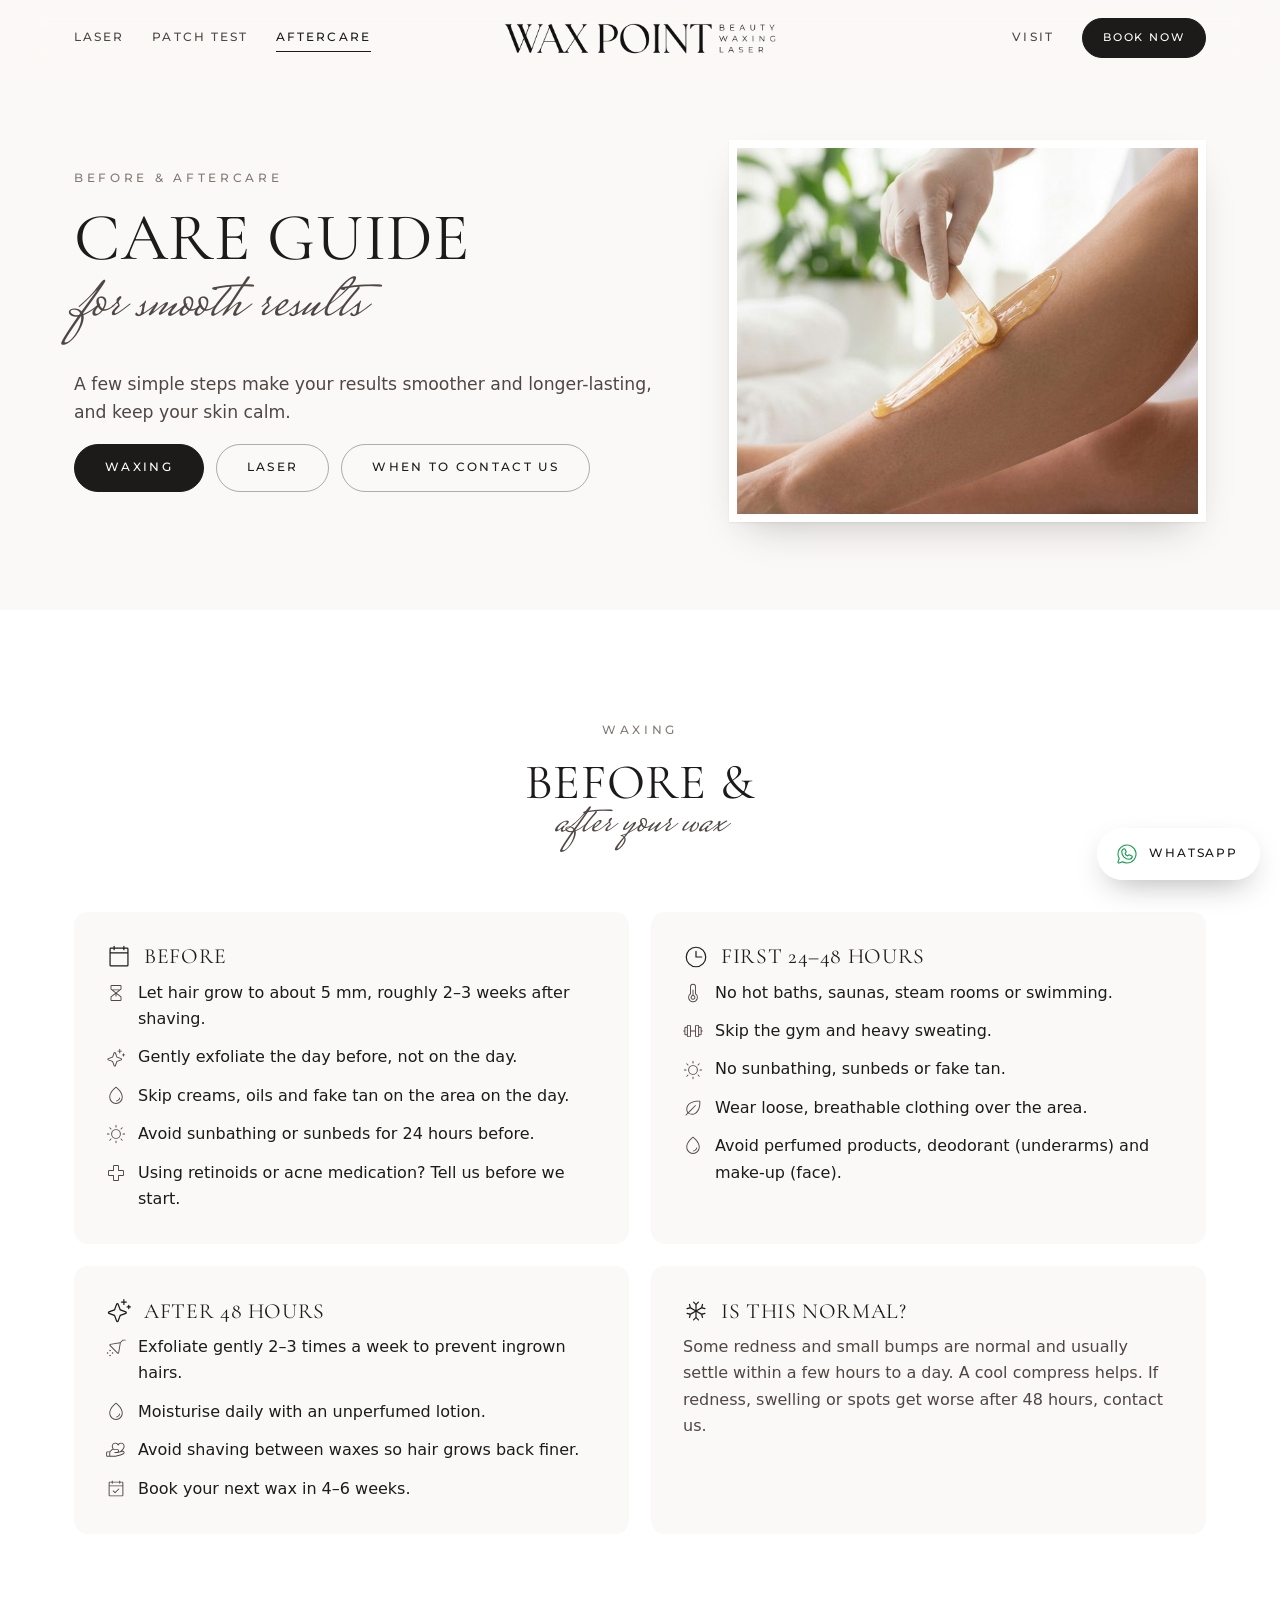
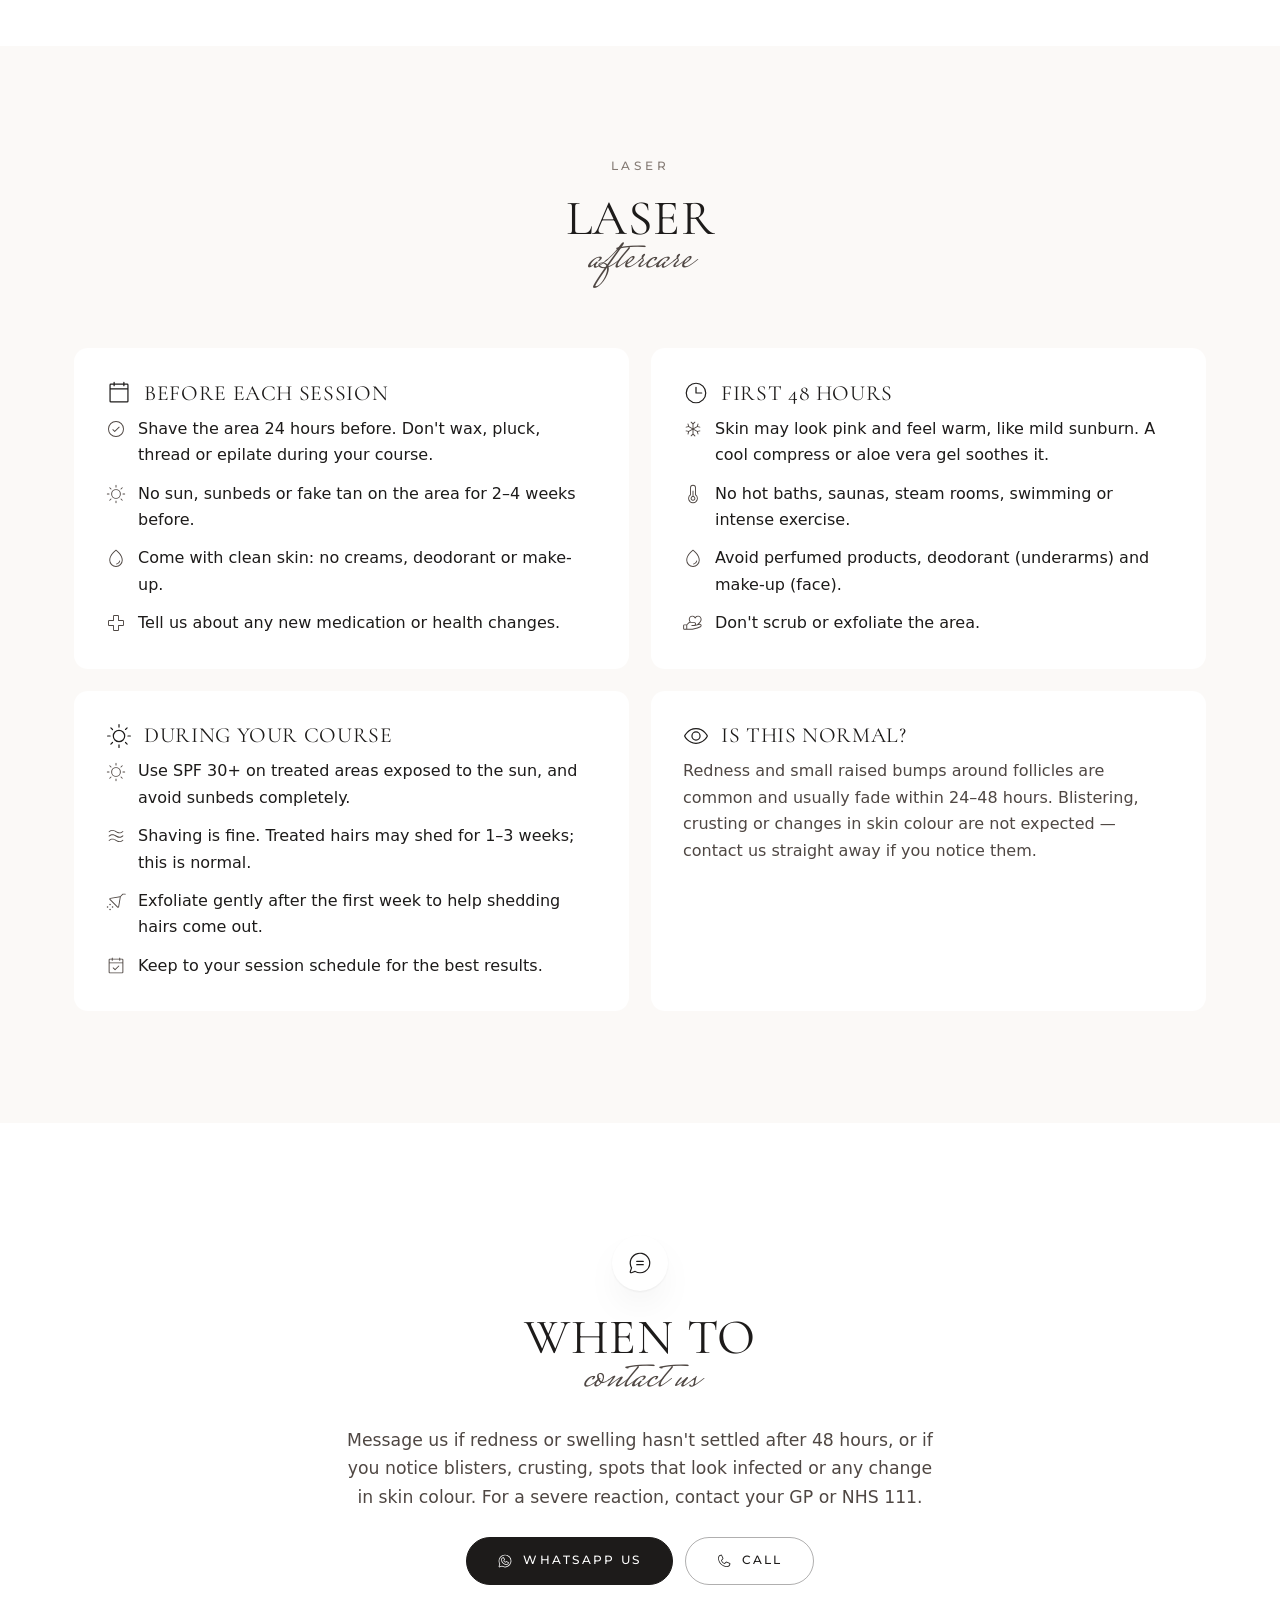
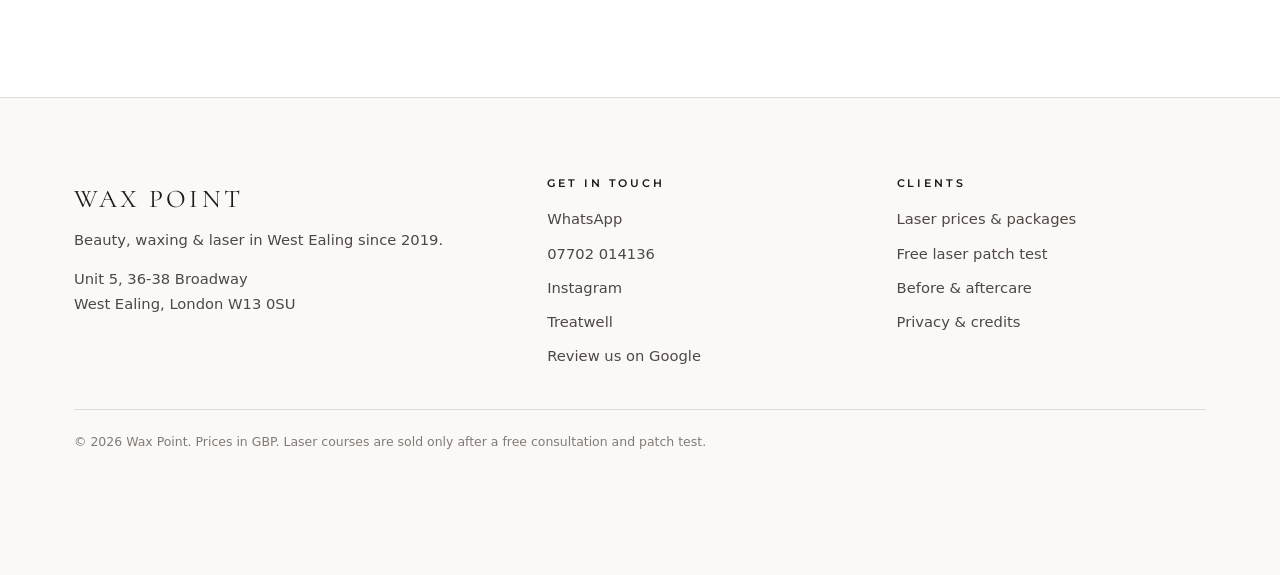
==== aftercare.html @ d0615ea5 "Laser flow: book Free Laser Patch Test via Treatwell, course booked directly with Emilia Co-Authored" ====
<!doctype html>
<html lang="en-GB">
<head>
<meta charset="utf-8">
<meta name="viewport" content="width=device-width, initial-scale=1, viewport-fit=cover">
<title>Waxing &amp; Laser Aftercare — Wax Point</title>
<meta name="description" content="Before and aftercare advice for waxing and laser hair removal from Wax Point, West Ealing.">
<link rel="canonical" href="https://home.milka666-1987.workers.dev/aftercare.html">
<meta property="og:title" content="Waxing &amp; Laser Aftercare — Wax Point">
<meta property="og:description" content="Before and aftercare advice for waxing and laser hair removal from Wax Point, West Ealing.">
<meta property="og:image" content="https://home.milka666-1987.workers.dev/assets/og-image.jpg">
<meta property="og:type" content="website">
<meta name="theme-color" content="#fbf9f7">
<link rel="icon" href="assets/favicon.png" type="image/png">
<link rel="apple-touch-icon" href="assets/apple-touch-icon.png">
<link rel="preconnect" href="https://images.unsplash.com">
<link rel="preload" href="assets/fonts/cormorant-400.woff2" as="font" type="font/woff2" crossorigin>
<link rel="stylesheet" href="assets/styles.css">
<script>document.documentElement.classList.add("js")</script>
<script type="application/ld+json">{"@context": "https://schema.org", "@type": "BeautySalon", "name": "Wax Point", "description": "Beauty, waxing and laser hair removal in West Ealing, London.", "foundingDate": "2019", "sameAs": ["https://www.instagram.com/waxpoint.london/", "https://www.treatwell.co.uk/place/wax-point-1/"], "image": "https://home.milka666-1987.workers.dev/assets/og-image.jpg", "logo": "https://home.milka666-1987.workers.dev/assets/icon-512.png", "url": "https://home.milka666-1987.workers.dev", "telephone": "+447702014136", "address": {"@type": "PostalAddress", "streetAddress": "Unit 5, 36-38 Broadway", "addressLocality": "London", "postalCode": "W13 0SU", "addressCountry": "GB"}, "geo": {"@type": "GeoCoordinates", "latitude": 51.5106891, "longitude": -0.321669}, "openingHoursSpecification": [{"@type": "OpeningHoursSpecification", "dayOfWeek": "Tuesday", "opens": "11:00", "closes": "18:00"}, {"@type": "OpeningHoursSpecification", "dayOfWeek": "Wednesday", "opens": "11:00", "closes": "18:00"}, {"@type": "OpeningHoursSpecification", "dayOfWeek": "Thursday", "opens": "11:00", "closes": "19:00"}, {"@type": "OpeningHoursSpecification", "dayOfWeek": "Friday", "opens": "11:00", "closes": "18:00"}, {"@type": "OpeningHoursSpecification", "dayOfWeek": "Saturday", "opens": "10:00", "closes": "16:00"}], "priceRange": "\u00a3\u00a3"}</script>
</head>
<body>
<a class="skip" href="#main">Skip to content</a>
<header class="site-header">
  <div class="wrap">
    <button class="menu-btn" aria-label="Menu" aria-expanded="false" aria-controls="sheet"><span class="i-open"><svg aria-hidden="true" focusable="false" class="ico" xmlns="http://www.w3.org/2000/svg" viewBox="0 0 256 256" fill="currentColor"><path d="M222,128a6,6,0,0,1-6,6H40a6,6,0,0,1,0-12H216A6,6,0,0,1,222,128ZM40,70H216a6,6,0,0,0,0-12H40a6,6,0,0,0,0,12ZM216,186H40a6,6,0,0,0,0,12H216a6,6,0,0,0,0-12Z"/></svg></span><span class="i-close" style="display:none"><svg aria-hidden="true" focusable="false" class="ico" xmlns="http://www.w3.org/2000/svg" viewBox="0 0 256 256" fill="currentColor"><path d="M204.24,195.76a6,6,0,1,1-8.48,8.48L128,136.49,60.24,204.24a6,6,0,0,1-8.48-8.48L119.51,128,51.76,60.24a6,6,0,0,1,8.48-8.48L128,119.51l67.76-67.75a6,6,0,0,1,8.48,8.48L136.49,128Z"/></svg></span></button>
    <nav class="nav" aria-label="Main"><a href="laser.html">Laser</a><a href="consultation.html">Patch test</a><a href="aftercare.html" aria-current="page">Aftercare</a></nav>
    <a class="brand" href="index.html" aria-label="Wax Point — home"><img src="assets/logo-header.png" alt="Wax Point — beauty, waxing, laser" width="188" height="34"></a>
    <nav class="nav nav-right" aria-label="Secondary"><a href="index.html#visit">Visit</a><a class="btn sm" data-link="book" href="#">Book now</a></nav>
    <a class="btn sm header-book-sm" data-link="book" href="#">Book</a>
  </div>
</header>
<div class="scrim"></div>
<nav class="sheet" id="sheet" aria-label="Menu"><a href="index.html">Home</a><a href="laser.html">Laser</a><a href="consultation.html">Patch test</a><a href="aftercare.html">Aftercare</a><a href="index.html#visit">Visit</a><a class="btn" data-link="book" href="#">Book online</a><a class="btn ghost" data-link="whatsapp" href="#" style="margin-top:10px"><svg aria-hidden="true" focusable="false" class="ico" xmlns="http://www.w3.org/2000/svg" viewBox="0 0 256 256" fill="currentColor"><path d="M186.68,146.63l-32-16a6,6,0,0,0-6,.38L133,141.46A42.49,42.49,0,0,1,114.54,123L125,107.33a6,6,0,0,0,.38-6l-16-32A6,6,0,0,0,104,66a38,38,0,0,0-38,38,86.1,86.1,0,0,0,86,86,38,38,0,0,0,38-38A6,6,0,0,0,186.68,146.63ZM152,178a74.09,74.09,0,0,1-74-74,26,26,0,0,1,22.42-25.75l12.66,25.32-10.39,15.58a6,6,0,0,0-.54,5.63,54.43,54.43,0,0,0,29.07,29.07,6,6,0,0,0,5.63-.54l15.58-10.39,25.32,12.66A26,26,0,0,1,152,178ZM128,26A102,102,0,0,0,38.35,176.69L26.73,211.56a14,14,0,0,0,17.71,17.71l34.87-11.62A102,102,0,1,0,128,26Zm0,192a90,90,0,0,1-45.06-12.08,6.09,6.09,0,0,0-3-.81,6.2,6.2,0,0,0-1.9.31L40.65,217.88a2,2,0,0,1-2.53-2.53L50.58,178a6,6,0,0,0-.5-4.91A90,90,0,1,1,128,218Z"/></svg> Book via WhatsApp</a></nav>
<main id="main">

<section class="page-hero">
  <div class="wrap split">
    <div class="reveal">
      <span class="eyebrow">Before &amp; aftercare</span>
      <h1>Care guide<span class="script">for smooth results</span></h1>
      <p class="lead">A few simple steps make your results smoother and longer-lasting, and keep your skin calm.</p>
      <div class="btn-row"><a class="btn" href="#waxing">Waxing</a><a class="btn ghost" href="#laser">Laser</a><a class="btn ghost" href="#help">When to contact us</a></div>
    </div>
    <div class="reveal"><div class="frame wide"><img src="assets/photos/waxing-legs.jpg" srcset="assets/photos/waxing-legs-sm.jpg 700w, assets/photos/waxing-legs.jpg 1400w" sizes="(max-width: 980px) 90vw, 560px" alt="Therapist applying warm wax to a client&#x27;s leg with a spatula" width="560" height="640" loading="lazy" decoding="async" style="object-position:50% 50%"></div></div>
  </div>
</section>
<section class="white" id="waxing">
  <div class="wrap">
    <div class="section-head reveal"><span class="eyebrow">Waxing</span><h2>Before &amp;<span class="script">after your wax</span></h2></div>
    <div class="care-grid">
      <div class="care reveal" style="background:var(--paper)"><h3><svg aria-hidden="true" focusable="false" class="ico" xmlns="http://www.w3.org/2000/svg" viewBox="0 0 256 256" fill="currentColor"><path d="M208,34H182V24a6,6,0,0,0-12,0V34H86V24a6,6,0,0,0-12,0V34H48A14,14,0,0,0,34,48V208a14,14,0,0,0,14,14H208a14,14,0,0,0,14-14V48A14,14,0,0,0,208,34ZM48,46H74V56a6,6,0,0,0,12,0V46h84V56a6,6,0,0,0,12,0V46h26a2,2,0,0,1,2,2V82H46V48A2,2,0,0,1,48,46ZM208,210H48a2,2,0,0,1-2-2V94H210V208A2,2,0,0,1,208,210Z"/></svg> Before</h3><ul class="ico-list"><li><svg aria-hidden="true" focusable="false" class="ico" xmlns="http://www.w3.org/2000/svg" viewBox="0 0 256 256" fill="currentColor"><path d="M198,75.64V40a14,14,0,0,0-14-14H72A14,14,0,0,0,58,40V76a14.06,14.06,0,0,0,5.6,11.2L118,128,63.6,168.8A14.06,14.06,0,0,0,58,180v36a14,14,0,0,0,14,14H184a14,14,0,0,0,14-14V180.36a14.08,14.08,0,0,0-5.56-11.17L138,128l54.49-41.19A14.08,14.08,0,0,0,198,75.64ZM70,40a2,2,0,0,1,2-2H184a2,2,0,0,1,2,2V75.64a2,2,0,0,1-.79,1.6L178.9,82H76.67L70.8,77.6A2,2,0,0,1,70,76Zm58,80.49L92.67,94H163Zm58,59.87V216a2,2,0,0,1-2,2H72a2,2,0,0,1-2-2V180a2,2,0,0,1,.8-1.6L122,140v28a6,6,0,0,0,12,0V140.06l51.21,38.7A2,2,0,0,1,186,180.36Z"/></svg><span>Let hair grow to about 5 mm, roughly 2–3 weeks after shaving.</span></li><li><svg aria-hidden="true" focusable="false" class="ico" xmlns="http://www.w3.org/2000/svg" viewBox="0 0 256 256" fill="currentColor"><path d="M196.89,130.94,144.4,111.6,125.06,59.11a13.92,13.92,0,0,0-26.12,0L79.6,111.6,27.11,130.94a13.92,13.92,0,0,0,0,26.12L79.6,176.4l19.34,52.49a13.92,13.92,0,0,0,26.12,0L144.4,176.4l52.49-19.34a13.92,13.92,0,0,0,0-26.12Zm-4.15,14.86-55.08,20.3a6,6,0,0,0-3.56,3.56l-20.3,55.08a1.92,1.92,0,0,1-3.6,0L89.9,169.66a6,6,0,0,0-3.56-3.56L31.26,145.8a1.92,1.92,0,0,1,0-3.6l55.08-20.3a6,6,0,0,0,3.56-3.56l20.3-55.08a1.92,1.92,0,0,1,3.6,0l20.3,55.08a6,6,0,0,0,3.56,3.56l55.08,20.3a1.92,1.92,0,0,1,0,3.6ZM146,40a6,6,0,0,1,6-6h18V16a6,6,0,0,1,12,0V34h18a6,6,0,0,1,0,12H182V64a6,6,0,0,1-12,0V46H152A6,6,0,0,1,146,40ZM246,88a6,6,0,0,1-6,6H230v10a6,6,0,0,1-12,0V94H208a6,6,0,0,1,0-12h10V72a6,6,0,0,1,12,0V82h10A6,6,0,0,1,246,88Z"/></svg><span>Gently exfoliate the day before, not on the day.</span></li><li><svg aria-hidden="true" focusable="false" class="ico" xmlns="http://www.w3.org/2000/svg" viewBox="0 0 256 256" fill="currentColor"><path d="M172.53,49.06a252.86,252.86,0,0,0-41.09-38,6,6,0,0,0-6.88,0,252.86,252.86,0,0,0-41.09,38C56.34,80.26,42,113.09,42,144a86,86,0,0,0,172,0C214,113.09,199.66,80.26,172.53,49.06ZM128,218a74.09,74.09,0,0,1-74-74c0-59.62,59-108.93,74-120.51C143,35.07,202,84.38,202,144A74.09,74.09,0,0,1,128,218Zm53.92-65A55.58,55.58,0,0,1,137,197.92a7,7,0,0,1-1,.08,6,6,0,0,1-1-11.92c17.38-2.92,32.13-17.68,35.08-35.08a6,6,0,1,1,11.84,2Z"/></svg><span>Skip creams, oils and fake tan on the area on the day.</span></li><li><svg aria-hidden="true" focusable="false" class="ico" xmlns="http://www.w3.org/2000/svg" viewBox="0 0 256 256" fill="currentColor"><path d="M122,40V16a6,6,0,0,1,12,0V40a6,6,0,0,1-12,0Zm68,88a62,62,0,1,1-62-62A62.07,62.07,0,0,1,190,128Zm-12,0a50,50,0,1,0-50,50A50.06,50.06,0,0,0,178,128ZM59.76,68.24a6,6,0,1,0,8.48-8.48l-16-16a6,6,0,0,0-8.48,8.48Zm0,119.52-16,16a6,6,0,1,0,8.48,8.48l16-16a6,6,0,1,0-8.48-8.48ZM192,70a6,6,0,0,0,4.24-1.76l16-16a6,6,0,0,0-8.48-8.48l-16,16A6,6,0,0,0,192,70Zm4.24,117.76a6,6,0,0,0-8.48,8.48l16,16a6,6,0,0,0,8.48-8.48ZM46,128a6,6,0,0,0-6-6H16a6,6,0,0,0,0,12H40A6,6,0,0,0,46,128Zm82,82a6,6,0,0,0-6,6v24a6,6,0,0,0,12,0V216A6,6,0,0,0,128,210Zm112-88H216a6,6,0,0,0,0,12h24a6,6,0,0,0,0-12Z"/></svg><span>Avoid sunbathing or sunbeds for 24 hours before.</span></li><li><svg aria-hidden="true" focusable="false" class="ico" xmlns="http://www.w3.org/2000/svg" viewBox="0 0 256 256" fill="currentColor"><path d="M216,90H166V40a14,14,0,0,0-14-14H104A14,14,0,0,0,90,40V90H40a14,14,0,0,0-14,14v48a14,14,0,0,0,14,14H90v50a14,14,0,0,0,14,14h48a14,14,0,0,0,14-14V166h50a14,14,0,0,0,14-14V104A14,14,0,0,0,216,90Zm2,62a2,2,0,0,1-2,2H160a6,6,0,0,0-6,6v56a2,2,0,0,1-2,2H104a2,2,0,0,1-2-2V160a6,6,0,0,0-6-6H40a2,2,0,0,1-2-2V104a2,2,0,0,1,2-2H96a6,6,0,0,0,6-6V40a2,2,0,0,1,2-2h48a2,2,0,0,1,2,2V96a6,6,0,0,0,6,6h56a2,2,0,0,1,2,2Z"/></svg><span>Using retinoids or acne medication? Tell us before we start.</span></li></ul></div>
      <div class="care reveal" style="background:var(--paper)"><h3><svg aria-hidden="true" focusable="false" class="ico" xmlns="http://www.w3.org/2000/svg" viewBox="0 0 256 256" fill="currentColor"><path d="M128,26A102,102,0,1,0,230,128,102.12,102.12,0,0,0,128,26Zm0,192a90,90,0,1,1,90-90A90.1,90.1,0,0,1,128,218Zm62-90a6,6,0,0,1-6,6H128a6,6,0,0,1-6-6V72a6,6,0,0,1,12,0v50h50A6,6,0,0,1,190,128Z"/></svg> First 24–48 hours</h3><ul class="ico-list"><li><svg aria-hidden="true" focusable="false" class="ico" xmlns="http://www.w3.org/2000/svg" viewBox="0 0 256 256" fill="currentColor"><path d="M134,154.6V88a6,6,0,0,0-12,0v66.6a30,30,0,1,0,12,0ZM128,202a18,18,0,1,1,18-18A18,18,0,0,1,128,202Zm38-67V48a38,38,0,0,0-76,0v87a62,62,0,1,0,76,0Zm-38,99a50,50,0,0,1-28.57-91A6,6,0,0,0,102,138V48a26,26,0,0,1,52,0v90a6,6,0,0,0,2.57,4.92A50,50,0,0,1,128,234Z"/></svg><span>No hot baths, saunas, steam rooms or swimming.</span></li><li><svg aria-hidden="true" focusable="false" class="ico" xmlns="http://www.w3.org/2000/svg" viewBox="0 0 256 256" fill="currentColor"><path d="M248,122H238V88a14,14,0,0,0-14-14H206V64a14,14,0,0,0-14-14H168a14,14,0,0,0-14,14v58H102V64A14,14,0,0,0,88,50H64A14,14,0,0,0,50,64V74H32A14,14,0,0,0,18,88v34H8a6,6,0,0,0,0,12H18v34a14,14,0,0,0,14,14H50v10a14,14,0,0,0,14,14H88a14,14,0,0,0,14-14V134h52v58a14,14,0,0,0,14,14h24a14,14,0,0,0,14-14V182h18a14,14,0,0,0,14-14V134h10a6,6,0,0,0,0-12ZM32,170a2,2,0,0,1-2-2V88a2,2,0,0,1,2-2H50v84Zm58,22a2,2,0,0,1-2,2H64a2,2,0,0,1-2-2V64a2,2,0,0,1,2-2H88a2,2,0,0,1,2,2Zm104,0a2,2,0,0,1-2,2H168a2,2,0,0,1-2-2V64a2,2,0,0,1,2-2h24a2,2,0,0,1,2,2Zm32-24a2,2,0,0,1-2,2H206V86h18a2,2,0,0,1,2,2Z"/></svg><span>Skip the gym and heavy sweating.</span></li><li><svg aria-hidden="true" focusable="false" class="ico" xmlns="http://www.w3.org/2000/svg" viewBox="0 0 256 256" fill="currentColor"><path d="M122,40V16a6,6,0,0,1,12,0V40a6,6,0,0,1-12,0Zm68,88a62,62,0,1,1-62-62A62.07,62.07,0,0,1,190,128Zm-12,0a50,50,0,1,0-50,50A50.06,50.06,0,0,0,178,128ZM59.76,68.24a6,6,0,1,0,8.48-8.48l-16-16a6,6,0,0,0-8.48,8.48Zm0,119.52-16,16a6,6,0,1,0,8.48,8.48l16-16a6,6,0,1,0-8.48-8.48ZM192,70a6,6,0,0,0,4.24-1.76l16-16a6,6,0,0,0-8.48-8.48l-16,16A6,6,0,0,0,192,70Zm4.24,117.76a6,6,0,0,0-8.48,8.48l16,16a6,6,0,0,0,8.48-8.48ZM46,128a6,6,0,0,0-6-6H16a6,6,0,0,0,0,12H40A6,6,0,0,0,46,128Zm82,82a6,6,0,0,0-6,6v24a6,6,0,0,0,12,0V216A6,6,0,0,0,128,210Zm112-88H216a6,6,0,0,0,0,12h24a6,6,0,0,0,0-12Z"/></svg><span>No sunbathing, sunbeds or fake tan.</span></li><li><svg aria-hidden="true" focusable="false" class="ico" xmlns="http://www.w3.org/2000/svg" viewBox="0 0 256 256" fill="currentColor"><path d="M221.45,40.19a6,6,0,0,0-5.64-5.64C140.43,30.11,80.14,52.71,54.53,95c-17.44,28.79-16.76,62.8,1.79,96.2L35.76,211.76a6,6,0,1,0,8.48,8.48L64.8,199.68c17.27,9.59,34.7,14.41,51.49,14.41A85.38,85.38,0,0,0,161,201.47C203.29,175.86,225.88,115.57,221.45,40.19Zm-66.66,151c-24.08,14.58-52.64,14.37-81.13-.39l90.59-90.59a6,6,0,0,0-8.48-8.48L65.18,182.34c-14.76-28.49-15-57-.39-81.13,22.68-37.43,76.63-57.8,145-54.95C212.59,114.58,192.22,168.54,154.79,191.21Z"/></svg><span>Wear loose, breathable clothing over the area.</span></li><li><svg aria-hidden="true" focusable="false" class="ico" xmlns="http://www.w3.org/2000/svg" viewBox="0 0 256 256" fill="currentColor"><path d="M172.53,49.06a252.86,252.86,0,0,0-41.09-38,6,6,0,0,0-6.88,0,252.86,252.86,0,0,0-41.09,38C56.34,80.26,42,113.09,42,144a86,86,0,0,0,172,0C214,113.09,199.66,80.26,172.53,49.06ZM128,218a74.09,74.09,0,0,1-74-74c0-59.62,59-108.93,74-120.51C143,35.07,202,84.38,202,144A74.09,74.09,0,0,1,128,218Zm53.92-65A55.58,55.58,0,0,1,137,197.92a7,7,0,0,1-1,.08,6,6,0,0,1-1-11.92c17.38-2.92,32.13-17.68,35.08-35.08a6,6,0,1,1,11.84,2Z"/></svg><span>Avoid perfumed products, deodorant (underarms) and make-up (face).</span></li></ul></div>
      <div class="care reveal" style="background:var(--paper)"><h3><svg aria-hidden="true" focusable="false" class="ico" xmlns="http://www.w3.org/2000/svg" viewBox="0 0 256 256" fill="currentColor"><path d="M196.89,130.94,144.4,111.6,125.06,59.11a13.92,13.92,0,0,0-26.12,0L79.6,111.6,27.11,130.94a13.92,13.92,0,0,0,0,26.12L79.6,176.4l19.34,52.49a13.92,13.92,0,0,0,26.12,0L144.4,176.4l52.49-19.34a13.92,13.92,0,0,0,0-26.12Zm-4.15,14.86-55.08,20.3a6,6,0,0,0-3.56,3.56l-20.3,55.08a1.92,1.92,0,0,1-3.6,0L89.9,169.66a6,6,0,0,0-3.56-3.56L31.26,145.8a1.92,1.92,0,0,1,0-3.6l55.08-20.3a6,6,0,0,0,3.56-3.56l20.3-55.08a1.92,1.92,0,0,1,3.6,0l20.3,55.08a6,6,0,0,0,3.56,3.56l55.08,20.3a1.92,1.92,0,0,1,0,3.6ZM146,40a6,6,0,0,1,6-6h18V16a6,6,0,0,1,12,0V34h18a6,6,0,0,1,0,12H182V64a6,6,0,0,1-12,0V46H152A6,6,0,0,1,146,40ZM246,88a6,6,0,0,1-6,6H230v10a6,6,0,0,1-12,0V94H208a6,6,0,0,1,0-12h10V72a6,6,0,0,1,12,0V82h10A6,6,0,0,1,246,88Z"/></svg> After 48 hours</h3><ul class="ico-list"><li><svg aria-hidden="true" focusable="false" class="ico" xmlns="http://www.w3.org/2000/svg" viewBox="0 0 256 256" fill="currentColor"><path d="M62,236a10,10,0,1,1-10-10A10,10,0,0,1,62,236Zm22-42a10,10,0,1,0,10,10A10,10,0,0,0,84,194Zm-64,0a10,10,0,1,0,10,10A10,10,0,0,0,20,194Zm32-32a10,10,0,1,0,10,10A10,10,0,0,0,52,162ZM254,40a6,6,0,0,1-6,6H218.49l-28.9,28.89L167.83,202.32a14,14,0,0,1-23.71,7.57l-98-98a14,14,0,0,1,7.6-23.71l127.4-21.76,30.65-30.65A6,6,0,0,1,216,34h32A6,6,0,0,1,254,40ZM176.66,79.34,55.7,100a2,2,0,0,0-1.11,3.39l98,98a2,2,0,0,0,3.39-1.09Z"/></svg><span>Exfoliate gently 2–3 times a week to prevent ingrown hairs.</span></li><li><svg aria-hidden="true" focusable="false" class="ico" xmlns="http://www.w3.org/2000/svg" viewBox="0 0 256 256" fill="currentColor"><path d="M172.53,49.06a252.86,252.86,0,0,0-41.09-38,6,6,0,0,0-6.88,0,252.86,252.86,0,0,0-41.09,38C56.34,80.26,42,113.09,42,144a86,86,0,0,0,172,0C214,113.09,199.66,80.26,172.53,49.06ZM128,218a74.09,74.09,0,0,1-74-74c0-59.62,59-108.93,74-120.51C143,35.07,202,84.38,202,144A74.09,74.09,0,0,1,128,218Zm53.92-65A55.58,55.58,0,0,1,137,197.92a7,7,0,0,1-1,.08,6,6,0,0,1-1-11.92c17.38-2.92,32.13-17.68,35.08-35.08a6,6,0,1,1,11.84,2Z"/></svg><span>Moisturise daily with an unperfumed lotion.</span></li><li><svg aria-hidden="true" focusable="false" class="ico" xmlns="http://www.w3.org/2000/svg" viewBox="0 0 256 256" fill="currentColor"><path d="M229.12,142.65a22.43,22.43,0,0,0-19.55-3.88l-4.32,1C227,119.55,238,99.51,238,80c0-25.36-20.39-46-45.46-46A45.51,45.51,0,0,0,156,52a45.51,45.51,0,0,0-36.54-18C94.39,34,74,54.64,74,80c0,11.38,3.63,22.49,11.29,34.36a29.73,29.73,0,0,0-16.56,8.43L45.52,146H16A14,14,0,0,0,2,160v40a14,14,0,0,0,14,14H120a6,6,0,0,0,1.46-.18l64-16a7.16,7.16,0,0,0,.89-.3L225.17,181l.33-.15a22.6,22.6,0,0,0,3.62-38.18ZM119.46,46a33.16,33.16,0,0,1,31,20.28,6,6,0,0,0,11.1,0,33.16,33.16,0,0,1,31-20.28C210.68,46,226,61.57,226,80c0,20.24-16.18,43-46.8,65.75l-14.87,3.42A26,26,0,0,0,140,114H99.67C90.36,101.67,86,90.81,86,80,86,61.57,101.32,46,119.46,46ZM14,200V160a2,2,0,0,1,2-2H42v44H16A2,2,0,0,1,14,200Zm206.28-30-38.2,16.27L119.26,202H54V154.49l23.21-23.22A17.88,17.88,0,0,1,89.94,126H140a14,14,0,0,1,0,28H112a6,6,0,0,0,0,12h32a6,6,0,0,0,1.34-.15l67-15.41.24-.06A10.6,10.6,0,0,1,220.28,170Z"/></svg><span>Avoid shaving between waxes so hair grows back finer.</span></li><li><svg aria-hidden="true" focusable="false" class="ico" xmlns="http://www.w3.org/2000/svg" viewBox="0 0 256 256" fill="currentColor"><path d="M208,34H182V24a6,6,0,0,0-12,0V34H86V24a6,6,0,0,0-12,0V34H48A14,14,0,0,0,34,48V208a14,14,0,0,0,14,14H208a14,14,0,0,0,14-14V48A14,14,0,0,0,208,34ZM48,46H74V56a6,6,0,0,0,12,0V46h84V56a6,6,0,0,0,12,0V46h26a2,2,0,0,1,2,2V82H46V48A2,2,0,0,1,48,46ZM208,210H48a2,2,0,0,1-2-2V94H210V208A2,2,0,0,1,208,210Zm-39.76-86.24a6,6,0,0,1,0,8.48l-48,48a6,6,0,0,1-8.48,0l-24-24a6,6,0,0,1,8.48-8.48L116,167.51l43.76-43.75A6,6,0,0,1,168.24,123.76Z"/></svg><span>Book your next wax in 4–6 weeks.</span></li></ul></div>
      <div class="care reveal" style="background:var(--paper)"><h3><svg aria-hidden="true" focusable="false" class="ico" xmlns="http://www.w3.org/2000/svg" viewBox="0 0 256 256" fill="currentColor"><path d="M221.83,150.57a6,6,0,0,1-4.4,7.26l-26.62,6.54,7,26.08a6,6,0,0,1-4.24,7.35,6.4,6.4,0,0,1-1.55.2,6,6,0,0,1-5.8-4.45L178.27,164,134,138.39v51.13l22.24,22.24a6,6,0,1,1-8.48,8.48L128,200.49l-19.76,19.75a6,6,0,0,1-8.48-8.48L122,189.52V138.39L77.73,164l-7.93,29.6A6,6,0,0,1,64,198a6.4,6.4,0,0,1-1.55-.2,6,6,0,0,1-4.24-7.35l7-26.08-26.62-6.54a6,6,0,0,1,2.86-11.66l30.23,7.43L116,128,71.66,102.4l-30.23,7.43A5.88,5.88,0,0,1,40,110a6,6,0,0,1-1.43-11.83l26.62-6.54-7-26.08a6,6,0,1,1,11.59-3.1l7.93,29.6L122,117.61V66.48L99.76,44.24a6,6,0,0,1,8.48-8.48L128,55.51l19.76-19.75a6,6,0,0,1,8.48,8.48L134,66.48v51.13l44.27-25.56,7.93-29.6a6,6,0,1,1,11.59,3.1l-7,26.08,26.62,6.54A6,6,0,0,1,216,110a5.88,5.88,0,0,1-1.43-.17l-30.23-7.43L140,128l44.34,25.6,30.23-7.43A6,6,0,0,1,221.83,150.57Z"/></svg> Is this normal?</h3><p class="muted">Some redness and small bumps are normal and usually settle within a few hours to a day. A cool compress helps. If redness, swelling or spots get worse after 48 hours, contact us.</p></div>
    </div>
  </div>
</section>

<section id="laser">
  <div class="wrap">
    <div class="section-head reveal"><span class="eyebrow">Laser</span><h2>Laser<span class="script">aftercare</span></h2></div>
    <div class="care-grid">
      <div class="care reveal"><h3><svg aria-hidden="true" focusable="false" class="ico" xmlns="http://www.w3.org/2000/svg" viewBox="0 0 256 256" fill="currentColor"><path d="M208,34H182V24a6,6,0,0,0-12,0V34H86V24a6,6,0,0,0-12,0V34H48A14,14,0,0,0,34,48V208a14,14,0,0,0,14,14H208a14,14,0,0,0,14-14V48A14,14,0,0,0,208,34ZM48,46H74V56a6,6,0,0,0,12,0V46h84V56a6,6,0,0,0,12,0V46h26a2,2,0,0,1,2,2V82H46V48A2,2,0,0,1,48,46ZM208,210H48a2,2,0,0,1-2-2V94H210V208A2,2,0,0,1,208,210Z"/></svg> Before each session</h3><ul class="ico-list"><li><svg aria-hidden="true" focusable="false" class="ico" xmlns="http://www.w3.org/2000/svg" viewBox="0 0 256 256" fill="currentColor"><path d="M172.24,99.76a6,6,0,0,1,0,8.48l-56,56a6,6,0,0,1-8.48,0l-24-24a6,6,0,0,1,8.48-8.48L112,151.51l51.76-51.75A6,6,0,0,1,172.24,99.76ZM230,128A102,102,0,1,1,128,26,102.12,102.12,0,0,1,230,128Zm-12,0a90,90,0,1,0-90,90A90.1,90.1,0,0,0,218,128Z"/></svg><span>Shave the area 24 hours before. Don't wax, pluck, thread or epilate during your course.</span></li><li><svg aria-hidden="true" focusable="false" class="ico" xmlns="http://www.w3.org/2000/svg" viewBox="0 0 256 256" fill="currentColor"><path d="M122,40V16a6,6,0,0,1,12,0V40a6,6,0,0,1-12,0Zm68,88a62,62,0,1,1-62-62A62.07,62.07,0,0,1,190,128Zm-12,0a50,50,0,1,0-50,50A50.06,50.06,0,0,0,178,128ZM59.76,68.24a6,6,0,1,0,8.48-8.48l-16-16a6,6,0,0,0-8.48,8.48Zm0,119.52-16,16a6,6,0,1,0,8.48,8.48l16-16a6,6,0,1,0-8.48-8.48ZM192,70a6,6,0,0,0,4.24-1.76l16-16a6,6,0,0,0-8.48-8.48l-16,16A6,6,0,0,0,192,70Zm4.24,117.76a6,6,0,0,0-8.48,8.48l16,16a6,6,0,0,0,8.48-8.48ZM46,128a6,6,0,0,0-6-6H16a6,6,0,0,0,0,12H40A6,6,0,0,0,46,128Zm82,82a6,6,0,0,0-6,6v24a6,6,0,0,0,12,0V216A6,6,0,0,0,128,210Zm112-88H216a6,6,0,0,0,0,12h24a6,6,0,0,0,0-12Z"/></svg><span>No sun, sunbeds or fake tan on the area for 2–4 weeks before.</span></li><li><svg aria-hidden="true" focusable="false" class="ico" xmlns="http://www.w3.org/2000/svg" viewBox="0 0 256 256" fill="currentColor"><path d="M172.53,49.06a252.86,252.86,0,0,0-41.09-38,6,6,0,0,0-6.88,0,252.86,252.86,0,0,0-41.09,38C56.34,80.26,42,113.09,42,144a86,86,0,0,0,172,0C214,113.09,199.66,80.26,172.53,49.06ZM128,218a74.09,74.09,0,0,1-74-74c0-59.62,59-108.93,74-120.51C143,35.07,202,84.38,202,144A74.09,74.09,0,0,1,128,218Zm53.92-65A55.58,55.58,0,0,1,137,197.92a7,7,0,0,1-1,.08,6,6,0,0,1-1-11.92c17.38-2.92,32.13-17.68,35.08-35.08a6,6,0,1,1,11.84,2Z"/></svg><span>Come with clean skin: no creams, deodorant or make-up.</span></li><li><svg aria-hidden="true" focusable="false" class="ico" xmlns="http://www.w3.org/2000/svg" viewBox="0 0 256 256" fill="currentColor"><path d="M216,90H166V40a14,14,0,0,0-14-14H104A14,14,0,0,0,90,40V90H40a14,14,0,0,0-14,14v48a14,14,0,0,0,14,14H90v50a14,14,0,0,0,14,14h48a14,14,0,0,0,14-14V166h50a14,14,0,0,0,14-14V104A14,14,0,0,0,216,90Zm2,62a2,2,0,0,1-2,2H160a6,6,0,0,0-6,6v56a2,2,0,0,1-2,2H104a2,2,0,0,1-2-2V160a6,6,0,0,0-6-6H40a2,2,0,0,1-2-2V104a2,2,0,0,1,2-2H96a6,6,0,0,0,6-6V40a2,2,0,0,1,2-2h48a2,2,0,0,1,2,2V96a6,6,0,0,0,6,6h56a2,2,0,0,1,2,2Z"/></svg><span>Tell us about any new medication or health changes.</span></li></ul></div>
      <div class="care reveal"><h3><svg aria-hidden="true" focusable="false" class="ico" xmlns="http://www.w3.org/2000/svg" viewBox="0 0 256 256" fill="currentColor"><path d="M128,26A102,102,0,1,0,230,128,102.12,102.12,0,0,0,128,26Zm0,192a90,90,0,1,1,90-90A90.1,90.1,0,0,1,128,218Zm62-90a6,6,0,0,1-6,6H128a6,6,0,0,1-6-6V72a6,6,0,0,1,12,0v50h50A6,6,0,0,1,190,128Z"/></svg> First 48 hours</h3><ul class="ico-list"><li><svg aria-hidden="true" focusable="false" class="ico" xmlns="http://www.w3.org/2000/svg" viewBox="0 0 256 256" fill="currentColor"><path d="M221.83,150.57a6,6,0,0,1-4.4,7.26l-26.62,6.54,7,26.08a6,6,0,0,1-4.24,7.35,6.4,6.4,0,0,1-1.55.2,6,6,0,0,1-5.8-4.45L178.27,164,134,138.39v51.13l22.24,22.24a6,6,0,1,1-8.48,8.48L128,200.49l-19.76,19.75a6,6,0,0,1-8.48-8.48L122,189.52V138.39L77.73,164l-7.93,29.6A6,6,0,0,1,64,198a6.4,6.4,0,0,1-1.55-.2,6,6,0,0,1-4.24-7.35l7-26.08-26.62-6.54a6,6,0,0,1,2.86-11.66l30.23,7.43L116,128,71.66,102.4l-30.23,7.43A5.88,5.88,0,0,1,40,110a6,6,0,0,1-1.43-11.83l26.62-6.54-7-26.08a6,6,0,1,1,11.59-3.1l7.93,29.6L122,117.61V66.48L99.76,44.24a6,6,0,0,1,8.48-8.48L128,55.51l19.76-19.75a6,6,0,0,1,8.48,8.48L134,66.48v51.13l44.27-25.56,7.93-29.6a6,6,0,1,1,11.59,3.1l-7,26.08,26.62,6.54A6,6,0,0,1,216,110a5.88,5.88,0,0,1-1.43-.17l-30.23-7.43L140,128l44.34,25.6,30.23-7.43A6,6,0,0,1,221.83,150.57Z"/></svg><span>Skin may look pink and feel warm, like mild sunburn. A cool compress or aloe vera gel soothes it.</span></li><li><svg aria-hidden="true" focusable="false" class="ico" xmlns="http://www.w3.org/2000/svg" viewBox="0 0 256 256" fill="currentColor"><path d="M134,154.6V88a6,6,0,0,0-12,0v66.6a30,30,0,1,0,12,0ZM128,202a18,18,0,1,1,18-18A18,18,0,0,1,128,202Zm38-67V48a38,38,0,0,0-76,0v87a62,62,0,1,0,76,0Zm-38,99a50,50,0,0,1-28.57-91A6,6,0,0,0,102,138V48a26,26,0,0,1,52,0v90a6,6,0,0,0,2.57,4.92A50,50,0,0,1,128,234Z"/></svg><span>No hot baths, saunas, steam rooms, swimming or intense exercise.</span></li><li><svg aria-hidden="true" focusable="false" class="ico" xmlns="http://www.w3.org/2000/svg" viewBox="0 0 256 256" fill="currentColor"><path d="M172.53,49.06a252.86,252.86,0,0,0-41.09-38,6,6,0,0,0-6.88,0,252.86,252.86,0,0,0-41.09,38C56.34,80.26,42,113.09,42,144a86,86,0,0,0,172,0C214,113.09,199.66,80.26,172.53,49.06ZM128,218a74.09,74.09,0,0,1-74-74c0-59.62,59-108.93,74-120.51C143,35.07,202,84.38,202,144A74.09,74.09,0,0,1,128,218Zm53.92-65A55.58,55.58,0,0,1,137,197.92a7,7,0,0,1-1,.08,6,6,0,0,1-1-11.92c17.38-2.92,32.13-17.68,35.08-35.08a6,6,0,1,1,11.84,2Z"/></svg><span>Avoid perfumed products, deodorant (underarms) and make-up (face).</span></li><li><svg aria-hidden="true" focusable="false" class="ico" xmlns="http://www.w3.org/2000/svg" viewBox="0 0 256 256" fill="currentColor"><path d="M229.12,142.65a22.43,22.43,0,0,0-19.55-3.88l-4.32,1C227,119.55,238,99.51,238,80c0-25.36-20.39-46-45.46-46A45.51,45.51,0,0,0,156,52a45.51,45.51,0,0,0-36.54-18C94.39,34,74,54.64,74,80c0,11.38,3.63,22.49,11.29,34.36a29.73,29.73,0,0,0-16.56,8.43L45.52,146H16A14,14,0,0,0,2,160v40a14,14,0,0,0,14,14H120a6,6,0,0,0,1.46-.18l64-16a7.16,7.16,0,0,0,.89-.3L225.17,181l.33-.15a22.6,22.6,0,0,0,3.62-38.18ZM119.46,46a33.16,33.16,0,0,1,31,20.28,6,6,0,0,0,11.1,0,33.16,33.16,0,0,1,31-20.28C210.68,46,226,61.57,226,80c0,20.24-16.18,43-46.8,65.75l-14.87,3.42A26,26,0,0,0,140,114H99.67C90.36,101.67,86,90.81,86,80,86,61.57,101.32,46,119.46,46ZM14,200V160a2,2,0,0,1,2-2H42v44H16A2,2,0,0,1,14,200Zm206.28-30-38.2,16.27L119.26,202H54V154.49l23.21-23.22A17.88,17.88,0,0,1,89.94,126H140a14,14,0,0,1,0,28H112a6,6,0,0,0,0,12h32a6,6,0,0,0,1.34-.15l67-15.41.24-.06A10.6,10.6,0,0,1,220.28,170Z"/></svg><span>Don't scrub or exfoliate the area.</span></li></ul></div>
      <div class="care reveal"><h3><svg aria-hidden="true" focusable="false" class="ico" xmlns="http://www.w3.org/2000/svg" viewBox="0 0 256 256" fill="currentColor"><path d="M122,40V16a6,6,0,0,1,12,0V40a6,6,0,0,1-12,0Zm68,88a62,62,0,1,1-62-62A62.07,62.07,0,0,1,190,128Zm-12,0a50,50,0,1,0-50,50A50.06,50.06,0,0,0,178,128ZM59.76,68.24a6,6,0,1,0,8.48-8.48l-16-16a6,6,0,0,0-8.48,8.48Zm0,119.52-16,16a6,6,0,1,0,8.48,8.48l16-16a6,6,0,1,0-8.48-8.48ZM192,70a6,6,0,0,0,4.24-1.76l16-16a6,6,0,0,0-8.48-8.48l-16,16A6,6,0,0,0,192,70Zm4.24,117.76a6,6,0,0,0-8.48,8.48l16,16a6,6,0,0,0,8.48-8.48ZM46,128a6,6,0,0,0-6-6H16a6,6,0,0,0,0,12H40A6,6,0,0,0,46,128Zm82,82a6,6,0,0,0-6,6v24a6,6,0,0,0,12,0V216A6,6,0,0,0,128,210Zm112-88H216a6,6,0,0,0,0,12h24a6,6,0,0,0,0-12Z"/></svg> During your course</h3><ul class="ico-list"><li><svg aria-hidden="true" focusable="false" class="ico" xmlns="http://www.w3.org/2000/svg" viewBox="0 0 256 256" fill="currentColor"><path d="M122,40V16a6,6,0,0,1,12,0V40a6,6,0,0,1-12,0Zm68,88a62,62,0,1,1-62-62A62.07,62.07,0,0,1,190,128Zm-12,0a50,50,0,1,0-50,50A50.06,50.06,0,0,0,178,128ZM59.76,68.24a6,6,0,1,0,8.48-8.48l-16-16a6,6,0,0,0-8.48,8.48Zm0,119.52-16,16a6,6,0,1,0,8.48,8.48l16-16a6,6,0,1,0-8.48-8.48ZM192,70a6,6,0,0,0,4.24-1.76l16-16a6,6,0,0,0-8.48-8.48l-16,16A6,6,0,0,0,192,70Zm4.24,117.76a6,6,0,0,0-8.48,8.48l16,16a6,6,0,0,0,8.48-8.48ZM46,128a6,6,0,0,0-6-6H16a6,6,0,0,0,0,12H40A6,6,0,0,0,46,128Zm82,82a6,6,0,0,0-6,6v24a6,6,0,0,0,12,0V216A6,6,0,0,0,128,210Zm112-88H216a6,6,0,0,0,0,12h24a6,6,0,0,0,0-12Z"/></svg><span>Use SPF 30+ on treated areas exposed to the sun, and avoid sunbeds completely.</span></li><li><svg aria-hidden="true" focusable="false" class="ico" xmlns="http://www.w3.org/2000/svg" viewBox="0 0 256 256" fill="currentColor"><path d="M220.62,178.58a6,6,0,0,1-.79,8.45c-16.87,14-32,19-45.75,19-18.19,0-34.13-8.66-48.94-16.7-26-14.12-48.44-26.31-81.31,1A6,6,0,0,1,36.17,181c39.13-32.45,68.65-16.41,94.69-2.26s48.44,26.31,81.31-1A6,6,0,0,1,220.62,178.58Zm-8.45-56.81c-32.87,27.27-55.32,15.07-81.31,1S75.3,92.54,36.17,125a6,6,0,0,0,7.66,9.25c32.87-27.27,55.32-15.08,81.31-1,14.81,8,30.75,16.71,48.94,16.71,13.79,0,28.88-5,45.75-19a6,6,0,0,0-7.66-9.24ZM43.83,78.21c32.87-27.27,55.32-15.07,81.31-1C140,85.3,155.89,94,174.08,94c13.79,0,28.88-5,45.75-19a6,6,0,1,0-7.66-9.24c-32.87,27.27-55.32,15.07-81.31,1S75.3,36.52,36.17,69a6,6,0,1,0,7.66,9.24Z"/></svg><span>Shaving is fine. Treated hairs may shed for 1–3 weeks; this is normal.</span></li><li><svg aria-hidden="true" focusable="false" class="ico" xmlns="http://www.w3.org/2000/svg" viewBox="0 0 256 256" fill="currentColor"><path d="M62,236a10,10,0,1,1-10-10A10,10,0,0,1,62,236Zm22-42a10,10,0,1,0,10,10A10,10,0,0,0,84,194Zm-64,0a10,10,0,1,0,10,10A10,10,0,0,0,20,194Zm32-32a10,10,0,1,0,10,10A10,10,0,0,0,52,162ZM254,40a6,6,0,0,1-6,6H218.49l-28.9,28.89L167.83,202.32a14,14,0,0,1-23.71,7.57l-98-98a14,14,0,0,1,7.6-23.71l127.4-21.76,30.65-30.65A6,6,0,0,1,216,34h32A6,6,0,0,1,254,40ZM176.66,79.34,55.7,100a2,2,0,0,0-1.11,3.39l98,98a2,2,0,0,0,3.39-1.09Z"/></svg><span>Exfoliate gently after the first week to help shedding hairs come out.</span></li><li><svg aria-hidden="true" focusable="false" class="ico" xmlns="http://www.w3.org/2000/svg" viewBox="0 0 256 256" fill="currentColor"><path d="M208,34H182V24a6,6,0,0,0-12,0V34H86V24a6,6,0,0,0-12,0V34H48A14,14,0,0,0,34,48V208a14,14,0,0,0,14,14H208a14,14,0,0,0,14-14V48A14,14,0,0,0,208,34ZM48,46H74V56a6,6,0,0,0,12,0V46h84V56a6,6,0,0,0,12,0V46h26a2,2,0,0,1,2,2V82H46V48A2,2,0,0,1,48,46ZM208,210H48a2,2,0,0,1-2-2V94H210V208A2,2,0,0,1,208,210Zm-39.76-86.24a6,6,0,0,1,0,8.48l-48,48a6,6,0,0,1-8.48,0l-24-24a6,6,0,0,1,8.48-8.48L116,167.51l43.76-43.75A6,6,0,0,1,168.24,123.76Z"/></svg><span>Keep to your session schedule for the best results.</span></li></ul></div>
      <div class="care reveal"><h3><svg aria-hidden="true" focusable="false" class="ico" xmlns="http://www.w3.org/2000/svg" viewBox="0 0 256 256" fill="currentColor"><path d="M245.48,125.57c-.34-.78-8.66-19.23-27.24-37.81C201,70.54,171.38,50,128,50S55,70.54,37.76,87.76c-18.58,18.58-26.9,37-27.24,37.81a6,6,0,0,0,0,4.88c.34.77,8.66,19.22,27.24,37.8C55,185.47,84.62,206,128,206s73-20.53,90.24-37.75c18.58-18.58,26.9-37,27.24-37.8A6,6,0,0,0,245.48,125.57ZM128,194c-31.38,0-58.78-11.42-81.45-33.93A134.77,134.77,0,0,1,22.69,128,134.56,134.56,0,0,1,46.55,95.94C69.22,73.42,96.62,62,128,62s58.78,11.42,81.45,33.94A134.56,134.56,0,0,1,233.31,128C226.94,140.21,195,194,128,194Zm0-112a46,46,0,1,0,46,46A46.06,46.06,0,0,0,128,82Zm0,80a34,34,0,1,1,34-34A34,34,0,0,1,128,162Z"/></svg> Is this normal?</h3><p class="muted">Redness and small raised bumps around follicles are common and usually fade within 24–48 hours. Blistering, crusting or changes in skin colour are not expected — contact us straight away if you notice them.</p></div>
    </div>
  </div>
</section>

<section class="white" id="help">
  <div class="wrap center reveal" style="max-width:760px">
    <div class="ico-badge" style="margin:0 auto 20px"><svg aria-hidden="true" focusable="false" class="ico" xmlns="http://www.w3.org/2000/svg" viewBox="0 0 256 256" fill="currentColor"><path d="M166,112a6,6,0,0,1-6,6H96a6,6,0,0,1,0-12h64A6,6,0,0,1,166,112Zm-6,26H96a6,6,0,0,0,0,12h64a6,6,0,0,0,0-12Zm70-10A102,102,0,0,1,79.31,217.65L44.44,229.27a14,14,0,0,1-17.71-17.71l11.62-34.87A102,102,0,1,1,230,128Zm-12,0A90,90,0,1,0,50.08,173.06a6,6,0,0,1,.5,4.91L38.12,215.35a2,2,0,0,0,2.53,2.53L78,205.42a6.2,6.2,0,0,1,1.9-.31,6.09,6.09,0,0,1,3,.81A90,90,0,0,0,218,128Z"/></svg></div>
    <h2>When to<span class="script">contact us</span></h2>
    <p class="lead">Message us if redness or swelling hasn't settled after 48 hours, or if you notice blisters, crusting, spots that look infected or any change in skin colour. For a severe reaction, contact your GP or NHS 111.</p>
    <div class="btn-row" style="justify-content:center;margin-top:26px"><a class="btn" data-link="whatsapp" data-wa-text="Hi Wax Point, I have a question about my aftercare." href="#"><svg aria-hidden="true" focusable="false" class="ico" xmlns="http://www.w3.org/2000/svg" viewBox="0 0 256 256" fill="currentColor"><path d="M186.68,146.63l-32-16a6,6,0,0,0-6,.38L133,141.46A42.49,42.49,0,0,1,114.54,123L125,107.33a6,6,0,0,0,.38-6l-16-32A6,6,0,0,0,104,66a38,38,0,0,0-38,38,86.1,86.1,0,0,0,86,86,38,38,0,0,0,38-38A6,6,0,0,0,186.68,146.63ZM152,178a74.09,74.09,0,0,1-74-74,26,26,0,0,1,22.42-25.75l12.66,25.32-10.39,15.58a6,6,0,0,0-.54,5.63,54.43,54.43,0,0,0,29.07,29.07,6,6,0,0,0,5.63-.54l15.58-10.39,25.32,12.66A26,26,0,0,1,152,178ZM128,26A102,102,0,0,0,38.35,176.69L26.73,211.56a14,14,0,0,0,17.71,17.71l34.87-11.62A102,102,0,1,0,128,26Zm0,192a90,90,0,0,1-45.06-12.08,6.09,6.09,0,0,0-3-.81,6.2,6.2,0,0,0-1.9.31L40.65,217.88a2,2,0,0,1-2.53-2.53L50.58,178a6,6,0,0,0-.5-4.91A90,90,0,1,1,128,218Z"/></svg> WhatsApp us</a><a class="btn ghost" data-link="phone" href="#"><svg aria-hidden="true" focusable="false" class="ico" xmlns="http://www.w3.org/2000/svg" viewBox="0 0 256 256" fill="currentColor"><path d="M221.59,160.3l-47.24-21.17a14,14,0,0,0-13.28,1.22,4.81,4.81,0,0,0-.56.42l-24.69,21a1.88,1.88,0,0,1-1.68.06c-15.87-7.66-32.31-24-40-39.65a1.91,1.91,0,0,1,0-1.68l21.07-25a6.13,6.13,0,0,0,.42-.58,14,14,0,0,0,1.12-13.27L95.73,34.49a14,14,0,0,0-14.56-8.38A54.24,54.24,0,0,0,34,80c0,78.3,63.7,142,142,142a54.25,54.25,0,0,0,53.89-47.17A14,14,0,0,0,221.59,160.3ZM176,210C104.32,210,46,151.68,46,80A42.23,42.23,0,0,1,82.67,38h.23a2,2,0,0,1,1.84,1.31l21.1,47.11a2,2,0,0,1,0,1.67L84.73,113.15a4.73,4.73,0,0,0-.43.57,14,14,0,0,0-.91,13.73c8.87,18.16,27.17,36.32,45.53,45.19a14,14,0,0,0,13.77-1c.19-.13.38-.27.56-.42l24.68-21a1.92,1.92,0,0,1,1.6-.1l47.25,21.17a2,2,0,0,1,1.21,2A42.24,42.24,0,0,1,176,210Z"/></svg> Call</a></div>
  </div>
</section>

</main>
<footer class="site-footer">
  <div class="wrap">
    <div>
      <div class="footer-name">Wax Point</div>
      <p>Beauty, waxing &amp; laser in West Ealing since 2019.</p>
      <p>Unit 5, 36-38 Broadway<br>West Ealing, London W13 0SU</p>
    </div>
    <div>
      <h4>Get in touch</h4>
      <ul>
        <li><a data-link="whatsapp" href="#">WhatsApp</a></li>
        <li><a data-link="phone" href="#">07702 014136</a></li>
        <li><a data-link="instagram" href="#">Instagram</a></li>
        <li><a data-link="treatwell" href="#">Treatwell</a></li>
        <li><a href="https://search.google.com/local/writereview?placeid=ChIJ3zCccYANdkgRGkfYpVD734M" target="_blank" rel="noopener">Review us on Google</a></li>
      </ul>
    </div>
    <div>
      <h4>Clients</h4>
      <ul>
        <li><a href="laser.html">Laser prices &amp; packages</a></li>
        <li><a href="consultation.html">Free laser patch test</a></li>
        <li><a href="aftercare.html">Before &amp; aftercare</a></li>
        <li><a href="privacy.html">Privacy &amp; credits</a></li>
      </ul>
    </div>
    <p class="legal">&copy; <span id="year">2026</span> Wax Point. Prices in GBP. Laser courses are sold only after a free consultation and patch test.</p>
  </div>
</footer>
<a class="wa-float" data-link="whatsapp" href="#" aria-label="Message us on WhatsApp"><svg aria-hidden="true" focusable="false" class="ico" xmlns="http://www.w3.org/2000/svg" viewBox="0 0 256 256" fill="currentColor"><path d="M186.68,146.63l-32-16a6,6,0,0,0-6,.38L133,141.46A42.49,42.49,0,0,1,114.54,123L125,107.33a6,6,0,0,0,.38-6l-16-32A6,6,0,0,0,104,66a38,38,0,0,0-38,38,86.1,86.1,0,0,0,86,86,38,38,0,0,0,38-38A6,6,0,0,0,186.68,146.63ZM152,178a74.09,74.09,0,0,1-74-74,26,26,0,0,1,22.42-25.75l12.66,25.32-10.39,15.58a6,6,0,0,0-.54,5.63,54.43,54.43,0,0,0,29.07,29.07,6,6,0,0,0,5.63-.54l15.58-10.39,25.32,12.66A26,26,0,0,1,152,178ZM128,26A102,102,0,0,0,38.35,176.69L26.73,211.56a14,14,0,0,0,17.71,17.71l34.87-11.62A102,102,0,1,0,128,26Zm0,192a90,90,0,0,1-45.06-12.08,6.09,6.09,0,0,0-3-.81,6.2,6.2,0,0,0-1.9.31L40.65,217.88a2,2,0,0,1-2.53-2.53L50.58,178a6,6,0,0,0-.5-4.91A90,90,0,1,1,128,218Z"/></svg><span>WhatsApp</span></a>
<script src="config.js"></script>
<script src="assets/site.js"></script>
</body>
</html>
---- assets/styles.css ----
/* ============ Fonts (self-hosted) ============ */
@font-face { font-family: "Cormorant Garamond"; src: url("fonts/cormorant-400.woff2") format("woff2"); font-weight: 400; font-display: swap; }
@font-face { font-family: "Cormorant Garamond"; src: url("fonts/cormorant-400-italic.woff2") format("woff2"); font-weight: 400; font-style: italic; font-display: swap; }
@font-face { font-family: "Cormorant Garamond"; src: url("fonts/cormorant-500.woff2") format("woff2"); font-weight: 500; font-display: swap; }
@font-face { font-family: "Montserrat"; src: url("fonts/montserrat-latin-500-normal.woff2") format("woff2"); font-weight: 500; font-display: swap; }
@font-face { font-family: "Montserrat"; src: url("fonts/montserrat-latin-600-normal.woff2") format("woff2"); font-weight: 600; font-display: swap; }
@font-face { font-family: "Signature"; src: url("fonts/script.woff2") format("woff2"); font-weight: 400; font-display: swap; }

/* ============ Tokens ============ */
:root {
  --paper: #fbf9f7;      /* page */
  --white: #ffffff;
  --greige: #ece5df;     /* from the logo background, a touch lighter */
  --greige-2: #e3d9d1;
  --sand: #c9b8a8;
  --ink: #1d1b1a;
  --ink-2: #4f4743;
  --ink-3: #847a74;
  --line: #e6ddd6;
  --radius: 14px;
  --frame: 0 1px 2px rgba(29,27,26,.06), 0 18px 40px -18px rgba(29,27,26,.28);
  --max: 1180px;
  --serif: "Cormorant Garamond", Georgia, serif;
  --label: "Montserrat", system-ui, sans-serif;
  --body: system-ui, -apple-system, "Segoe UI", Roboto, "Helvetica Neue", sans-serif;
  --script: "Signature", "Snell Roundhand", cursive;
  --ease: cubic-bezier(.22, 1, .36, 1);
  --header-h: 76px;
}

/* ============ Base ============ */
*, *::before, *::after { box-sizing: border-box; }
html { scroll-behavior: smooth; -webkit-text-size-adjust: 100%; }
body { margin: 0; background: var(--paper); color: var(--ink); font: 400 1rem/1.65 var(--body); -webkit-font-smoothing: antialiased; }
img { max-width: 100%; display: block; }
a { color: inherit; }
p { margin: 0 0 1em; }
.wrap { max-width: var(--max); margin: 0 auto; padding: 0 24px; }
.skip { position: absolute; left: -999px; }
.skip:focus { left: 12px; top: 12px; background: var(--ink); color: #fff; padding: 8px 12px; z-index: 99; border-radius: 8px; }
:focus-visible { outline: 2px solid var(--ink); outline-offset: 3px; }

/* Type: tracking & leading scale with size */
.display, h1, h2, h3 { font-family: var(--serif); font-weight: 400; margin: 0 0 .45em; color: var(--ink); }
.display { font-size: clamp(2.8rem, 7vw, 5.6rem); line-height: .98; letter-spacing: .01em; text-transform: uppercase; }
h1 { font-size: clamp(2.4rem, 5.4vw, 4.2rem); line-height: 1.02; letter-spacing: .01em; text-transform: uppercase; }
h2 { font-size: clamp(2rem, 4vw, 3.1rem); line-height: 1.05; letter-spacing: .015em; text-transform: uppercase; }
h3 { font-size: 1.6rem; line-height: 1.15; letter-spacing: .03em; text-transform: uppercase; }
.script { font-family: var(--script); text-transform: none; letter-spacing: 0; font-weight: 400; color: var(--ink-2); line-height: 1; display: block; }
.display .script { font-size: .78em; margin: -.12em 0 0 1.2em; }
h2 .script { font-size: .95em; margin-top: -.15em; }
.eyebrow { display: block; font: 500 .72rem/1.4 var(--label); text-transform: uppercase; letter-spacing: .32em; color: var(--ink-3); margin-bottom: 18px; }
.lead { font-size: 1.08rem; color: var(--ink-2); max-width: 34em; }
.muted { color: var(--ink-2); }
.small { font-size: .88rem; }
.center { text-align: center; }
.center .lead { margin-inline: auto; }

/* ============ Header: translucent material, logo centred ============ */
.site-header {
  position: sticky; top: 0; z-index: 50; height: var(--header-h);
  background: rgba(251, 249, 247, .72);
  -webkit-backdrop-filter: blur(20px) saturate(180%); backdrop-filter: blur(20px) saturate(180%);
  transition: box-shadow .3s var(--ease), background .3s var(--ease);
}
.site-header.scrolled { box-shadow: 0 1px 0 rgba(29,27,26,.06), 0 10px 30px -20px rgba(29,27,26,.35); background: rgba(251, 249, 247, .82); }
.site-header .wrap { height: 100%; display: grid; grid-template-columns: 1fr auto 1fr; align-items: center; gap: 20px; }
.nav { display: flex; gap: 28px; align-items: center; }
.nav-right { justify-content: flex-end; }
.nav a { text-decoration: none; font: 500 .72rem/1 var(--label); text-transform: uppercase; letter-spacing: .18em; color: var(--ink-2); padding: 8px 0; position: relative; transition: color .2s; }
.nav a:hover, .nav a[aria-current="page"] { color: var(--ink); }
.nav a.btn, .nav a.btn:hover { color: #fff; padding: 0 20px; }
.nav a[aria-current="page"]::after { content: ""; position: absolute; left: 0; right: 0; bottom: 0; height: 1px; background: currentColor; }
.brand { display: block; }
.brand img { height: 34px; width: auto; }
.menu-btn { display: none; width: 44px; height: 44px; border: 0; background: none; color: var(--ink); border-radius: 50%; cursor: pointer; }
.menu-btn svg { width: 24px; height: 24px; }

/* Mobile sheet: anchored under the header, leaves the way it came */
.sheet {
  position: fixed; inset: var(--header-h) 0 auto 0; z-index: 49;
  background: rgba(251, 249, 247, .94);
  -webkit-backdrop-filter: blur(24px) saturate(180%); backdrop-filter: blur(24px) saturate(180%);
  padding: 8px 24px 28px; box-shadow: 0 30px 60px -30px rgba(29,27,26,.35);
  transform: translateY(-12px); opacity: 0; visibility: hidden;
  transition: transform .45s var(--ease), opacity .3s var(--ease), visibility 0s linear .45s;
}
.sheet.open { transform: none; opacity: 1; visibility: visible; transition: transform .45s var(--ease), opacity .3s var(--ease), visibility 0s; }
.sheet a:not(.btn) { display: block; padding: 16px 0; border-bottom: 1px solid var(--line); text-decoration: none; font: 500 .8rem/1 var(--label); text-transform: uppercase; letter-spacing: .18em; }
.sheet .btn { margin-top: 20px; width: 100%; }
.scrim { position: fixed; inset: 0; z-index: 48; background: rgba(29,27,26,.18); opacity: 0; visibility: hidden; transition: opacity .3s, visibility 0s linear .3s; }
.scrim.open { opacity: 1; visibility: visible; transition: opacity .3s; }

/* ============ Buttons: feedback on press, instantly ============ */
.btn {
  display: inline-flex; align-items: center; justify-content: center; gap: 10px;
  min-height: 48px; padding: 0 30px; border-radius: 999px; border: 1px solid var(--ink);
  background: var(--ink); color: #fff; text-decoration: none; cursor: pointer;
  font: 500 .72rem/1 var(--label); text-transform: uppercase; letter-spacing: .2em;
  transition: transform .1s ease-out, background .2s, color .2s, border-color .2s;
  -webkit-tap-highlight-color: transparent;
}
.btn:hover { background: #3a3532; border-color: #3a3532; }
.btn:active { transform: scale(.97); }
.btn.ghost { background: transparent; color: var(--ink); border-color: rgba(29,27,26,.35); }
.btn.ghost:hover { border-color: var(--ink); background: rgba(29,27,26,.04); }
.btn.soft { background: var(--greige); border-color: var(--greige); color: var(--ink); }
.btn.soft:hover { background: var(--greige-2); border-color: var(--greige-2); }
.btn.sm { min-height: 40px; padding: 0 20px; font-size: .66rem; }
.btn svg { width: 16px; height: 16px; }
.btn-row { display: flex; flex-wrap: wrap; gap: 12px; }
.center .btn-row { justify-content: center; }
.link { display: inline-flex; align-items: center; gap: 8px; font: 600 .7rem/1 var(--label); text-transform: uppercase; letter-spacing: .2em; text-decoration: none; padding: 10px 0; border-bottom: 1px solid currentColor; }
.link svg { width: 14px; height: 14px; transition: transform .25s var(--ease); }
.link:hover svg { transform: translateX(4px); }

/* ============ Icons ============ */
.ico { width: 1.25em; height: 1.25em; flex: none; display: inline-block; vertical-align: -.25em; }
.ico-badge { width: 56px; height: 56px; border-radius: 50%; background: var(--white); display: grid; place-items: center; box-shadow: var(--frame); margin-bottom: 18px; }
.ico-badge .ico { width: 26px; height: 26px; }
.ico-list { list-style: none; padding: 0; margin: 0; display: grid; gap: 12px; }
.ico-list li { display: flex; gap: 12px; align-items: flex-start; }
.ico-list .ico { margin-top: .2em; color: var(--ink-2); }

/* ============ Photos & frames ============ */
.frame { position: relative; background: var(--greige); border: 8px solid var(--white); box-shadow: var(--frame); overflow: hidden; }
.frame img { width: 100%; height: 100%; object-fit: cover; color: transparent; font-size: 0; }
.frame.tall { aspect-ratio: 4 / 5; }
.frame.square { aspect-ratio: 1; }
.frame.wide { aspect-ratio: 5 / 4; }
.stack { position: relative; padding: 0 0 56px 0; }
.stack .inset { position: absolute; width: 42%; right: -6%; bottom: 0; aspect-ratio: 4 / 5; transform: rotate(3deg); }
.stack.left .inset { right: auto; left: -6%; transform: rotate(-3deg); }

/* ============ Sections ============ */
section { padding: 112px 0; }
.tint { background: var(--greige); }
.white { background: var(--white); }
.section-head { max-width: 720px; margin: 0 auto 64px; text-align: center; }
.split { display: grid; grid-template-columns: 1fr 1fr; gap: 88px; align-items: center; }
.split.reverse > :first-child { order: 2; }

/* Hero */
.hero { padding: 72px 0 120px; overflow: hidden; }
.hero .split { grid-template-columns: 1.05fr .95fr; gap: 72px; }
.hero .lead { margin: 26px 0 34px; }
.rating { display: flex; align-items: center; gap: 12px; margin-top: 34px; font-size: .9rem; color: var(--ink-2); }
.stars { display: inline-flex; gap: 2px; color: var(--ink); }
.stars .ico { width: 15px; height: 15px; }

/* Value strip */
.values { display: grid; grid-template-columns: repeat(4, 1fr); gap: 0; border-top: 1px solid var(--line); border-bottom: 1px solid var(--line); background: var(--white); }
.values div { padding: 30px 26px; display: flex; gap: 14px; align-items: center; font-size: .92rem; color: var(--ink-2); }
.values div + div { border-left: 1px solid var(--line); }
.values .ico { width: 30px; height: 30px; color: var(--ink); }
.values strong { display: block; color: var(--ink); font-weight: 600; }

/* Treatment cards */
.cards { display: grid; grid-template-columns: repeat(3, 1fr); gap: 48px; }
.card-t { text-align: center; }
.card-t .frame { width: 78%; margin: 0 auto 30px; }
.card-t p { color: var(--ink-2); max-width: 26em; margin-inline: auto; }
.card-t .meta { display: inline-flex; gap: 8px; align-items: center; font: 500 .68rem/1 var(--label); letter-spacing: .18em; text-transform: uppercase; color: var(--ink-3); margin-bottom: 14px; }

/* Steps */
.steps { display: grid; grid-template-columns: repeat(3, 1fr); gap: 28px; counter-reset: s; }
.step { background: var(--white); border-radius: var(--radius); padding: 34px 30px; box-shadow: 0 1px 2px rgba(29,27,26,.04); }
.step h3 { font-size: 1.35rem; }
.step p { color: var(--ink-2); margin: 0; }
.step .num { font-family: var(--script); font-size: 2.2rem; color: var(--sand); float: right; line-height: 1; }

/* Info blocks */
.info h4 { font: 600 .74rem/1.4 var(--label); letter-spacing: .26em; text-transform: uppercase; margin: 0 0 12px; display: flex; gap: 10px; align-items: center; }
.info h4 .ico { width: 20px; height: 20px; }
.info p { color: var(--ink-2); }
.info + .info { margin-top: 40px; }

/* Price tables */
.tabs { position: relative; display: inline-grid; grid-template-columns: 1fr 1fr; background: var(--greige); border-radius: 999px; padding: 4px; margin-bottom: 36px; }
.tabs .pill { position: absolute; top: 4px; bottom: 4px; left: 4px; width: calc(50% - 4px); background: var(--white); border-radius: 999px; box-shadow: 0 1px 3px rgba(29,27,26,.12); transition: transform .4s var(--ease); }
.tabs[data-active="1"] .pill { transform: translateX(100%); }
.tabs button { position: relative; z-index: 1; border: 0; background: none; padding: 12px 34px; font: 500 .72rem/1 var(--label); text-transform: uppercase; letter-spacing: .2em; color: var(--ink-2); cursor: pointer; display: inline-flex; gap: 8px; align-items: center; justify-content: center; }
.tabs button[aria-selected="true"] { color: var(--ink); }
.tabs .ico { width: 16px; height: 16px; }
.table-title { margin: 56px 0 18px; font-size: 1.7rem; }
.table-scroll { overflow-x: auto; -webkit-overflow-scrolling: touch; }
.price-table { width: 100%; border-collapse: collapse; background: var(--white); border-radius: var(--radius); overflow: hidden; }
.price-table th, .price-table td { padding: 16px 20px; text-align: left; border-bottom: 1px solid var(--line); vertical-align: top; }
.price-table thead th { font: 500 .66rem/1.3 var(--label); text-transform: uppercase; letter-spacing: .16em; color: var(--ink-3); background: var(--white); }
.price-table tbody th { font-weight: 600; }
.price-table td.num, .price-table th.num { text-align: right; white-space: nowrap; font-variant-numeric: tabular-nums; }
.price-table tr:last-child > * { border-bottom: 0; }
.price-table .detail { display: block; color: var(--ink-3); font-size: .86rem; font-weight: 400; margin-top: 3px; }
.note { display: flex; gap: 14px; background: var(--white); padding: 20px 22px; border-radius: var(--radius); margin: 0 0 16px; color: var(--ink-2); }
.note .ico { width: 22px; height: 22px; color: var(--ink); margin-top: 2px; }

/* Packages */
.pkg-grid { display: grid; grid-template-columns: repeat(auto-fill, minmax(300px, 1fr)); gap: 22px; }
.pkg { background: var(--white); border-radius: var(--radius); padding: 28px; display: flex; flex-direction: column; transition: transform .35s var(--ease), box-shadow .35s var(--ease); }
.pkg:hover { transform: translateY(-3px); box-shadow: var(--frame); }
.pkg .tag { font-family: var(--script); font-size: 2.2rem; color: var(--sand); line-height: 1; }
.pkg h4 { font: 600 1rem/1.35 var(--body); margin: 8px 0 4px; }
.pkg .detail { color: var(--ink-3); font-size: .88rem; margin: 0; }
.pkg-options { list-style: none; padding: 0; margin: 18px 0 0; display: grid; gap: 10px; }
.pkg-options li { display: flex; justify-content: space-between; align-items: center; gap: 8px; padding-top: 10px; border-top: 1px solid var(--line); flex-wrap: wrap; }
.pkg-options .per { font-weight: 600; font-variant-numeric: tabular-nums; text-align: right; }
.pkg-options .total { display: block; font-size: .78rem; color: var(--ink-3); font-weight: 400; }

/* Wax menu */
.menu-list { list-style: none; padding: 0; margin: 0 0 24px; }
.menu-list li { display: flex; justify-content: space-between; gap: 16px; padding: 14px 0; border-bottom: 1px solid var(--line); }
.menu-list .dur { color: var(--ink-3); font-size: .84rem; display: block; }
.menu-list .price { font-weight: 600; white-space: nowrap; font-variant-numeric: tabular-nums; }

/* Visit */
.hours { list-style: none; padding: 0; margin: 0 0 28px; }
.hours li { display: flex; justify-content: space-between; padding: 10px 0; border-bottom: 1px solid var(--line); max-width: 380px; }
.hours li.closed { color: var(--ink-3); }
.map { border: 0; width: 100%; height: 100%; min-height: 420px; border-radius: var(--radius); background: var(--greige-2); }
.contact-line { display: flex; gap: 12px; align-items: flex-start; margin-bottom: 14px; color: var(--ink-2); }
.contact-line .ico { width: 22px; height: 22px; color: var(--ink); margin-top: 2px; }

/* Instagram band */
.ig-band { text-align: center; }
.ig-band .ico-badge { margin: 0 auto 22px; }
.ig-band h2 { text-transform: none; letter-spacing: 0; }

/* Page hero (inner pages) */
.page-hero { padding: 64px 0 88px; }
.page-hero .split { grid-template-columns: 1.1fr .9fr; gap: 72px; }

/* Aftercare */
.care-grid { display: grid; grid-template-columns: repeat(2, 1fr); gap: 22px; }
.care { background: var(--white); border-radius: var(--radius); padding: 32px; }
.care h3 { font-size: 1.35rem; display: flex; gap: 12px; align-items: center; }
.care h3 .ico { width: 26px; height: 26px; }
.toc { display: flex; flex-wrap: wrap; gap: 10px; }

/* FAQ */
details { background: var(--white); border-radius: var(--radius); padding: 0 24px; margin-bottom: 12px; }
summary { cursor: pointer; font-weight: 600; padding: 20px 0; list-style: none; display: flex; justify-content: space-between; gap: 16px; align-items: center; }
summary::-webkit-details-marker { display: none; }
summary .ico { transition: transform .35s var(--ease); width: 18px; height: 18px; }
details[open] summary .ico { transform: rotate(45deg); }
details p { margin: 0 0 22px; color: var(--ink-2); }

/* Footer */
.site-footer { background: var(--paper); border-top: 1px solid var(--line); padding: 80px 0 110px; font-size: .92rem; color: var(--ink-2); }
.site-footer .wrap { display: grid; grid-template-columns: 1.4fr 1fr 1fr; gap: 40px; }
.site-footer h4 { font: 600 .7rem/1 var(--label); letter-spacing: .26em; text-transform: uppercase; color: var(--ink); margin: 0 0 18px; }
.site-footer ul { list-style: none; padding: 0; margin: 0; display: grid; gap: 10px; }
.site-footer a { text-decoration: none; }
.site-footer a:hover { text-decoration: underline; }
.footer-name { font-family: var(--serif); font-size: 1.6rem; letter-spacing: .12em; text-transform: uppercase; color: var(--ink); margin-bottom: 8px; }
.legal { grid-column: 1 / -1; border-top: 1px solid var(--greige-2); padding-top: 22px; font-size: .78rem; color: var(--ink-3); }

/* WhatsApp: floating, light material */
.wa-float {
  position: fixed; right: 20px; bottom: 20px; z-index: 40;
  display: inline-flex; align-items: center; gap: 10px; min-height: 52px; padding: 0 22px 0 18px; border-radius: 999px;
  background: rgba(255,255,255,.78); color: var(--ink); text-decoration: none;
  -webkit-backdrop-filter: blur(18px) saturate(180%); backdrop-filter: blur(18px) saturate(180%);
  box-shadow: 0 1px 0 rgba(255,255,255,.6) inset, 0 12px 32px -12px rgba(29,27,26,.4);
  font: 500 .72rem/1 var(--label); letter-spacing: .16em; text-transform: uppercase;
  transition: transform .1s ease-out;
}
.wa-float:active { transform: scale(.96); }
.wa-float .ico { width: 24px; height: 24px; color: #1a9e50; }

/* Reveal on scroll: subtle rise, no overshoot */
.js .reveal { opacity: 0; transform: translateY(18px); transition: opacity .8s var(--ease), transform .8s var(--ease); }
.js .reveal.in { opacity: 1; transform: none; }

[data-link-hidden] { display: none !important; }

/* ============ Responsive ============ */
@media (max-width: 980px) {
  :root { --header-h: 64px; }
  .site-header .wrap { grid-template-columns: 44px 1fr auto; }
  .nav { display: none; }
  .menu-btn { display: grid; place-items: center; margin-left: -10px; }
  .brand { justify-self: center; }
  .brand img { height: 26px; }
  .split, .hero .split, .page-hero .split { grid-template-columns: 1fr; gap: 56px; }
  .split.reverse > :first-child { order: 0; }
  .cards, .steps { grid-template-columns: 1fr; gap: 56px; }
  .steps { gap: 16px; }
  .values { grid-template-columns: 1fr 1fr; }
  .values div:nth-child(3) { border-left: 0; }
  .values div:nth-child(n+3) { border-top: 1px solid var(--line); }
  .care-grid { grid-template-columns: 1fr; }
  .site-footer .wrap { grid-template-columns: 1fr; }
  section { padding: 80px 0; }
  .stack { margin: 0 8% 0 0; }
}
@media (min-width: 981px) { .header-book-sm { display: none; } }
@media (max-width: 600px) {
  .wrap { padding: 0 18px; }
  .hero { padding: 40px 0 80px; }
  .values { grid-template-columns: 1fr; }
  .values div + div { border-left: 0; border-top: 1px solid var(--line); }
  .values div { padding: 20px 18px; }
  .price-table th, .price-table td { padding: 12px 10px; font-size: .9rem; }
  .price-table thead th { font-size: .6rem; letter-spacing: .08em; }
  .price-table .hide-sm { display: none; }
  .price-table .detail { font-size: .78rem; }
  .wa-float span { display: none; }
  .wa-float { padding: 0; width: 54px; justify-content: center; }
  .tabs button { padding: 12px 22px; }
  .header-book-sm { padding: 0 14px; min-height: 36px; font-size: .6rem; letter-spacing: .14em; }
}

/* ============ Accessibility preferences ============ */
@media (prefers-reduced-motion: reduce) {
  html { scroll-behavior: auto; }
  .js .reveal { transform: none; transition: opacity .3s ease; }
  .sheet { transform: none; }
  .tabs .pill, .pkg, .link svg, summary .ico { transition: none; }
  .pkg:hover { transform: none; }
}
@media (prefers-reduced-transparency: reduce) {
  .site-header, .site-header.scrolled, .sheet, .wa-float { background: var(--paper); -webkit-backdrop-filter: none; backdrop-filter: none; }
}
@media (prefers-contrast: more) {
  :root { --ink-2: #2b2725; --ink-3: #4f4743; --line: #b9aca3; }
  .btn.ghost { border-color: var(--ink); }
}

.white .note, .white .pkg, .white .price-table { background: var(--paper); }
.white .price-table thead th { background: var(--paper); }

/* ============ Reviews & awards ============ */
.reviews .lead .stars { vertical-align: -2px; margin-right: 6px; }
.awards { display: flex; flex-wrap: wrap; justify-content: center; gap: 16px; margin: -24px 0 48px; }
.award { display: flex; gap: 14px; align-items: center; padding: 16px 24px 16px 18px; border-radius: 999px; background: var(--paper); border: 1px solid var(--line); font-size: .86rem; color: var(--ink-2); }
.award .ico { width: 30px; height: 30px; color: var(--ink); }
.award strong { display: block; color: var(--ink); font: 600 .72rem/1.3 var(--label); letter-spacing: .16em; text-transform: uppercase; }

.carousel { position: relative; }
.track {
  display: grid; grid-auto-flow: column; grid-auto-columns: calc((100% - 48px) / 3); gap: 24px;
  overflow-x: auto; scroll-snap-type: x mandatory; overscroll-behavior-x: contain;
  scrollbar-width: none; padding: 6px 2px 18px; outline: none;
}
.track::-webkit-scrollbar { display: none; }
.review {
  scroll-snap-align: start; margin: 0; background: var(--paper); border-radius: var(--radius);
  padding: 34px 30px 28px; display: flex; flex-direction: column; gap: 22px; min-height: 260px;
}
.review .q { width: 34px; height: 34px; color: var(--sand); }
.review blockquote { margin: 0; font-family: var(--serif); font-size: 1.45rem; line-height: 1.3; color: var(--ink); flex: 1; }
.review figcaption { display: grid; gap: 6px; font-size: .9rem; color: var(--ink-2); }
.review .verified { display: inline-flex; gap: 6px; align-items: center; font-size: .78rem; color: var(--ink-3); }
.review .verified .ico { width: 15px; height: 15px; }
.carousel-nav { display: flex; align-items: center; justify-content: center; gap: 18px; margin-top: 18px; }
.nav-btn { width: 44px; height: 44px; border-radius: 50%; border: 1px solid var(--line); background: var(--white); color: var(--ink); display: grid; place-items: center; cursor: pointer; transition: transform .1s ease-out, border-color .2s; }
.nav-btn:hover { border-color: var(--ink); }
.nav-btn:active { transform: scale(.94); }
.nav-btn .ico { width: 18px; height: 18px; }
.dots { display: flex; gap: 8px; }
.dots span { width: 6px; height: 6px; border-radius: 999px; background: var(--line); transition: width .35s var(--ease), background .35s; }
.dots span.on { width: 22px; background: var(--ink); }

/* Google review bar */
.review-bar { padding: 28px 0; background: var(--white); border-top: 1px solid var(--line); }
.review-bar .wrap { display: flex; align-items: center; justify-content: space-between; gap: 20px; flex-wrap: wrap; }
.rb-text { display: flex; gap: 14px; align-items: center; color: var(--ink-2); }
.rb-text strong { color: var(--ink); }
.rb-text .g { width: 30px; height: 30px; color: var(--ink); }
.review-bar .btn .ico { width: 15px; height: 15px; }

@media (max-width: 980px) { .track { grid-auto-columns: calc((100% - 24px) / 2); } }
@media (max-width: 600px) {
  .track { grid-auto-columns: 86%; gap: 14px; }
  .review blockquote { font-size: 1.3rem; }
  .awards { margin-top: -28px; }
  .award { width: 100%; border-radius: var(--radius); }
  .review-bar .wrap { flex-direction: column; align-items: stretch; text-align: left; }
  .review-bar .btn { width: 100%; }
}
@media (prefers-reduced-motion: reduce) { .dots span { transition: none; } }
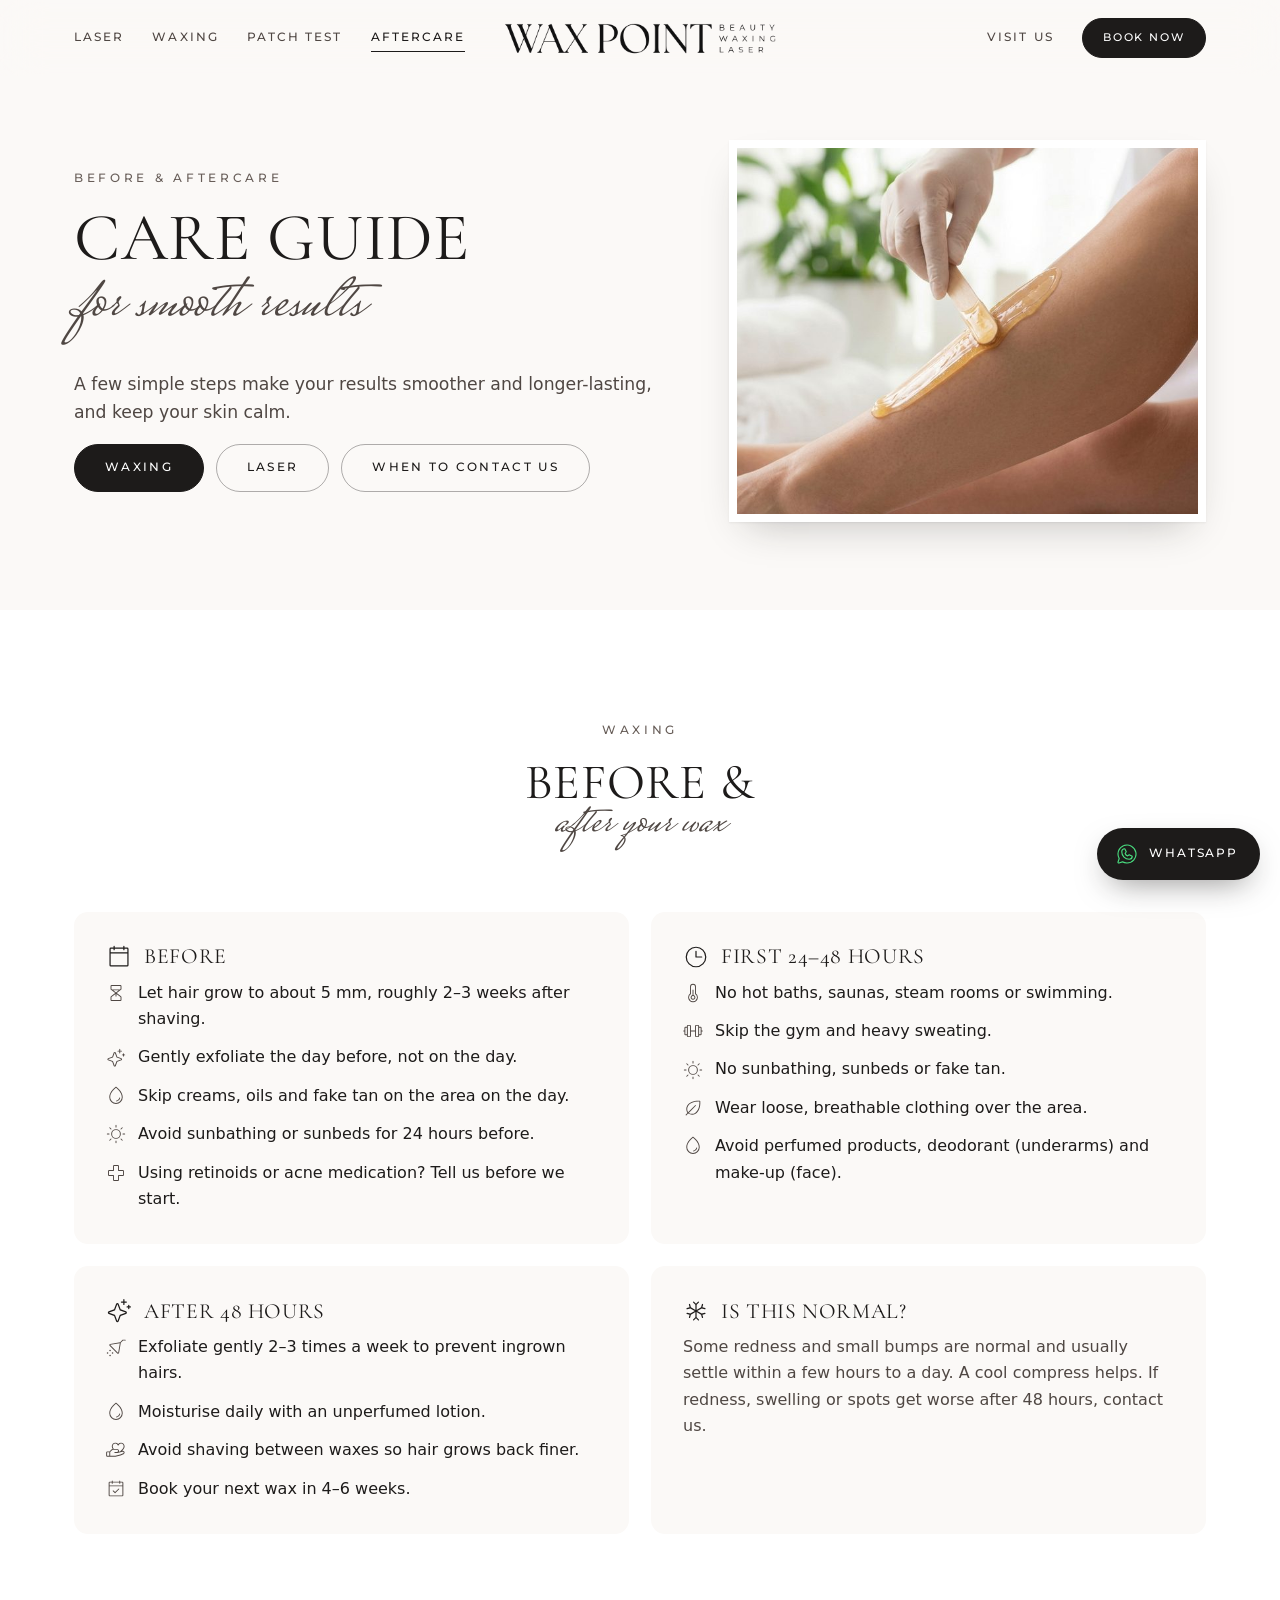
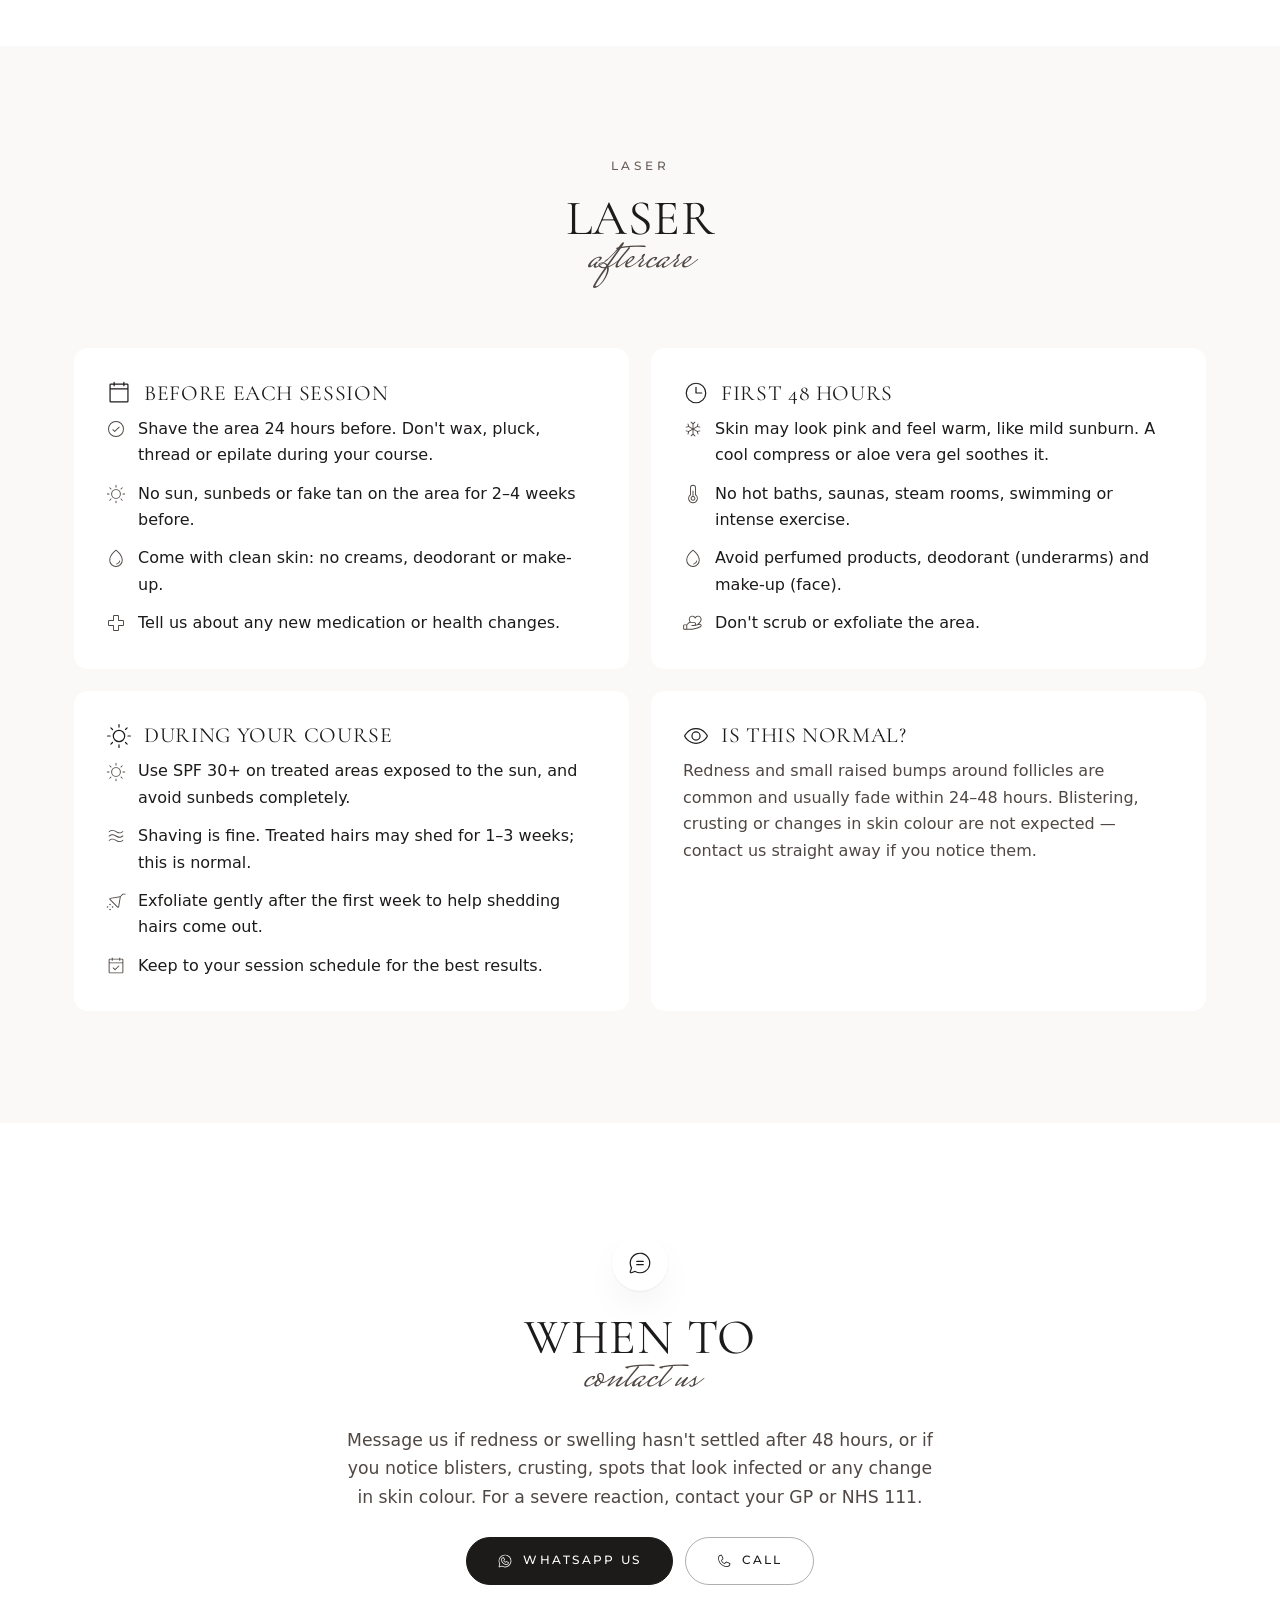
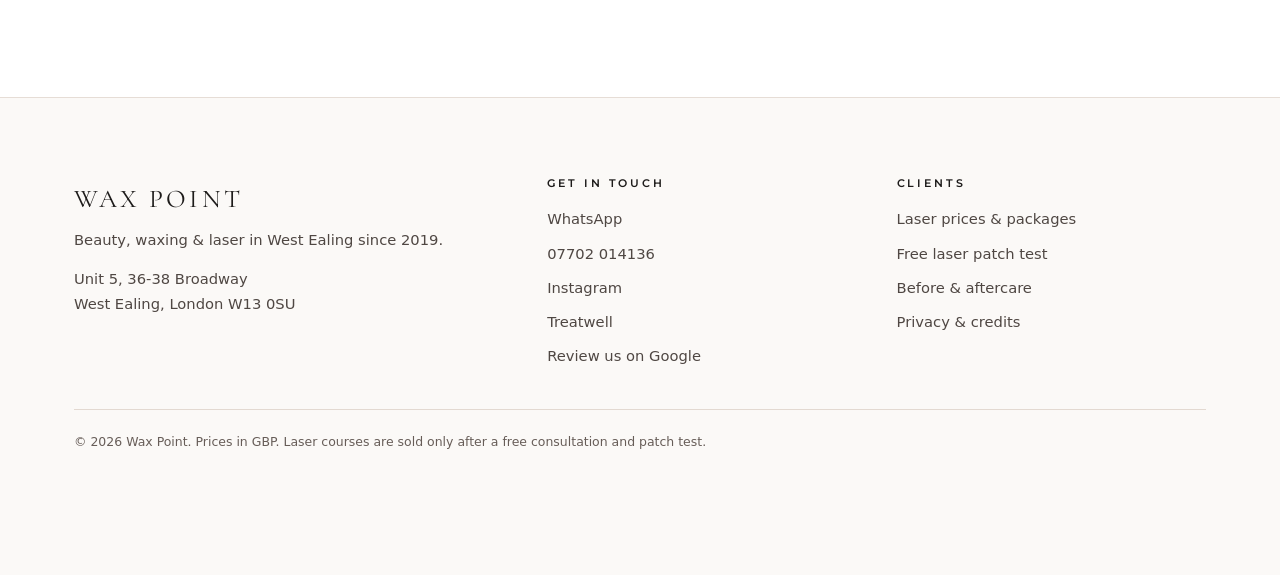
==== commit d8bfd6df: "Laser price list update, WAXING in nav, new laser photo, mobile hero crop - Laser prices from laser_" ====
--- a/aftercare.html
+++ b/aftercare.html
@@ -24,14 +24,14 @@
 <header class="site-header">
   <div class="wrap">
     <button class="menu-btn" aria-label="Menu" aria-expanded="false" aria-controls="sheet"><span class="i-open"><svg aria-hidden="true" focusable="false" class="ico" xmlns="http://www.w3.org/2000/svg" viewBox="0 0 256 256" fill="currentColor"><path d="M222,128a6,6,0,0,1-6,6H40a6,6,0,0,1,0-12H216A6,6,0,0,1,222,128ZM40,70H216a6,6,0,0,0,0-12H40a6,6,0,0,0,0,12ZM216,186H40a6,6,0,0,0,0,12H216a6,6,0,0,0,0-12Z"/></svg></span><span class="i-close" style="display:none"><svg aria-hidden="true" focusable="false" class="ico" xmlns="http://www.w3.org/2000/svg" viewBox="0 0 256 256" fill="currentColor"><path d="M204.24,195.76a6,6,0,1,1-8.48,8.48L128,136.49,60.24,204.24a6,6,0,0,1-8.48-8.48L119.51,128,51.76,60.24a6,6,0,0,1,8.48-8.48L128,119.51l67.76-67.75a6,6,0,0,1,8.48,8.48L136.49,128Z"/></svg></span></button>
-    <nav class="nav" aria-label="Main"><a href="laser.html">Laser</a><a href="consultation.html">Patch test</a><a href="aftercare.html" aria-current="page">Aftercare</a></nav>
+    <nav class="nav" aria-label="Main"><a href="laser.html">Laser</a><a href="index.html#waxing-menu">Waxing</a><a href="consultation.html">Patch test</a><a href="aftercare.html" aria-current="page">Aftercare</a></nav>
     <a class="brand" href="index.html" aria-label="Wax Point — home"><img src="assets/logo-header.png" alt="Wax Point — beauty, waxing, laser" width="188" height="34"></a>
-    <nav class="nav nav-right" aria-label="Secondary"><a href="index.html#visit">Visit</a><a class="btn sm" data-link="book" href="#">Book now</a></nav>
+    <nav class="nav nav-right" aria-label="Secondary"><a href="index.html#visit">Visit us</a><a class="btn sm" data-link="book" href="#">Book now</a></nav>
     <a class="btn sm header-book-sm" data-link="book" href="#">Book</a>
   </div>
 </header>
 <div class="scrim"></div>
-<nav class="sheet" id="sheet" aria-label="Menu"><a href="index.html">Home</a><a href="laser.html">Laser</a><a href="consultation.html">Patch test</a><a href="aftercare.html">Aftercare</a><a href="index.html#visit">Visit</a><a class="btn" data-link="book" href="#">Book online</a><a class="btn ghost" data-link="whatsapp" href="#" style="margin-top:10px"><svg aria-hidden="true" focusable="false" class="ico" xmlns="http://www.w3.org/2000/svg" viewBox="0 0 256 256" fill="currentColor"><path d="M186.68,146.63l-32-16a6,6,0,0,0-6,.38L133,141.46A42.49,42.49,0,0,1,114.54,123L125,107.33a6,6,0,0,0,.38-6l-16-32A6,6,0,0,0,104,66a38,38,0,0,0-38,38,86.1,86.1,0,0,0,86,86,38,38,0,0,0,38-38A6,6,0,0,0,186.68,146.63ZM152,178a74.09,74.09,0,0,1-74-74,26,26,0,0,1,22.42-25.75l12.66,25.32-10.39,15.58a6,6,0,0,0-.54,5.63,54.43,54.43,0,0,0,29.07,29.07,6,6,0,0,0,5.63-.54l15.58-10.39,25.32,12.66A26,26,0,0,1,152,178ZM128,26A102,102,0,0,0,38.35,176.69L26.73,211.56a14,14,0,0,0,17.71,17.71l34.87-11.62A102,102,0,1,0,128,26Zm0,192a90,90,0,0,1-45.06-12.08,6.09,6.09,0,0,0-3-.81,6.2,6.2,0,0,0-1.9.31L40.65,217.88a2,2,0,0,1-2.53-2.53L50.58,178a6,6,0,0,0-.5-4.91A90,90,0,1,1,128,218Z"/></svg> Book via WhatsApp</a></nav>
+<nav class="sheet" id="sheet" aria-label="Menu"><a href="index.html">Home</a><a href="laser.html">Laser</a><a href="index.html#waxing-menu">Waxing</a><a href="consultation.html">Patch test</a><a href="aftercare.html">Aftercare</a><a href="index.html#visit">Visit us</a><a class="btn" data-link="book" href="#">Book online</a><a class="btn ghost" data-link="whatsapp" href="#" style="margin-top:10px"><svg aria-hidden="true" focusable="false" class="ico" xmlns="http://www.w3.org/2000/svg" viewBox="0 0 256 256" fill="currentColor"><path d="M186.68,146.63l-32-16a6,6,0,0,0-6,.38L133,141.46A42.49,42.49,0,0,1,114.54,123L125,107.33a6,6,0,0,0,.38-6l-16-32A6,6,0,0,0,104,66a38,38,0,0,0-38,38,86.1,86.1,0,0,0,86,86,38,38,0,0,0,38-38A6,6,0,0,0,186.68,146.63ZM152,178a74.09,74.09,0,0,1-74-74,26,26,0,0,1,22.42-25.75l12.66,25.32-10.39,15.58a6,6,0,0,0-.54,5.63,54.43,54.43,0,0,0,29.07,29.07,6,6,0,0,0,5.63-.54l15.58-10.39,25.32,12.66A26,26,0,0,1,152,178ZM128,26A102,102,0,0,0,38.35,176.69L26.73,211.56a14,14,0,0,0,17.71,17.71l34.87-11.62A102,102,0,1,0,128,26Zm0,192a90,90,0,0,1-45.06-12.08,6.09,6.09,0,0,0-3-.81,6.2,6.2,0,0,0-1.9.31L40.65,217.88a2,2,0,0,1-2.53-2.53L50.58,178a6,6,0,0,0-.5-4.91A90,90,0,1,1,128,218Z"/></svg> Book via WhatsApp</a></nav>
 <main id="main">
 
 <section class="page-hero">
--- a/assets/styles.css
+++ b/assets/styles.css
@@ -15,7 +15,7 @@
   --sand: #c9b8a8;
   --ink: #1d1b1a;
   --ink-2: #4f4743;
-  --ink-3: #847a74;
+  --ink-3: #675d58;
   --line: #e6ddd6;
   --radius: 14px;
   --frame: 0 1px 2px rgba(29,27,26,.06), 0 18px 40px -18px rgba(29,27,26,.28);
@@ -69,6 +69,7 @@
 .nav-right { justify-content: flex-end; }
 .nav a { text-decoration: none; font: 500 .72rem/1 var(--label); text-transform: uppercase; letter-spacing: .18em; color: var(--ink-2); padding: 8px 0; position: relative; transition: color .2s; }
 .nav a:hover, .nav a[aria-current="page"] { color: var(--ink); }
+@media (min-width: 981px) and (max-width: 1180px) { .nav { gap: 20px; } .nav a:not(.btn) { letter-spacing: .13em; white-space: nowrap; } }  /* four links fit beside the logo */
 .nav a.btn, .nav a.btn:hover { color: #fff; padding: 0 20px; }
 .nav a[aria-current="page"]::after { content: ""; position: absolute; left: 0; right: 0; bottom: 0; height: 1px; background: currentColor; }
 .brand { display: block; }
@@ -258,14 +259,13 @@
 .wa-float {
   position: fixed; right: 20px; bottom: 20px; z-index: 40;
   display: inline-flex; align-items: center; gap: 10px; min-height: 52px; padding: 0 22px 0 18px; border-radius: 999px;
-  background: rgba(255,255,255,.78); color: var(--ink); text-decoration: none;
-  -webkit-backdrop-filter: blur(18px) saturate(180%); backdrop-filter: blur(18px) saturate(180%);
-  box-shadow: 0 1px 0 rgba(255,255,255,.6) inset, 0 12px 32px -12px rgba(29,27,26,.4);
+  background: var(--ink); color: #fff; text-decoration: none;
+  box-shadow: 0 12px 32px -12px rgba(29,27,26,.55);
   font: 500 .72rem/1 var(--label); letter-spacing: .16em; text-transform: uppercase;
   transition: transform .1s ease-out;
 }
 .wa-float:active { transform: scale(.96); }
-.wa-float .ico { width: 24px; height: 24px; color: #1a9e50; }
+.wa-float .ico { width: 24px; height: 24px; color: #4ade80; }
 
 /* Reveal on scroll: subtle rise, no overshoot */
 .js .reveal { opacity: 0; transform: translateY(18px); transition: opacity .8s var(--ease), transform .8s var(--ease); }
@@ -297,6 +297,8 @@
 @media (max-width: 600px) {
   .wrap { padding: 0 18px; }
   .hero { padding: 40px 0 80px; }
+  .hero .frame.tall { aspect-ratio: 1 / 1; }
+  .hero .frame img { object-position: 50% 4% !important; }  /* !important: photos.json sets an inline object-position */
   .values { grid-template-columns: 1fr; }
   .values div + div { border-left: 0; border-top: 1px solid var(--line); }
   .values div { padding: 20px 18px; }
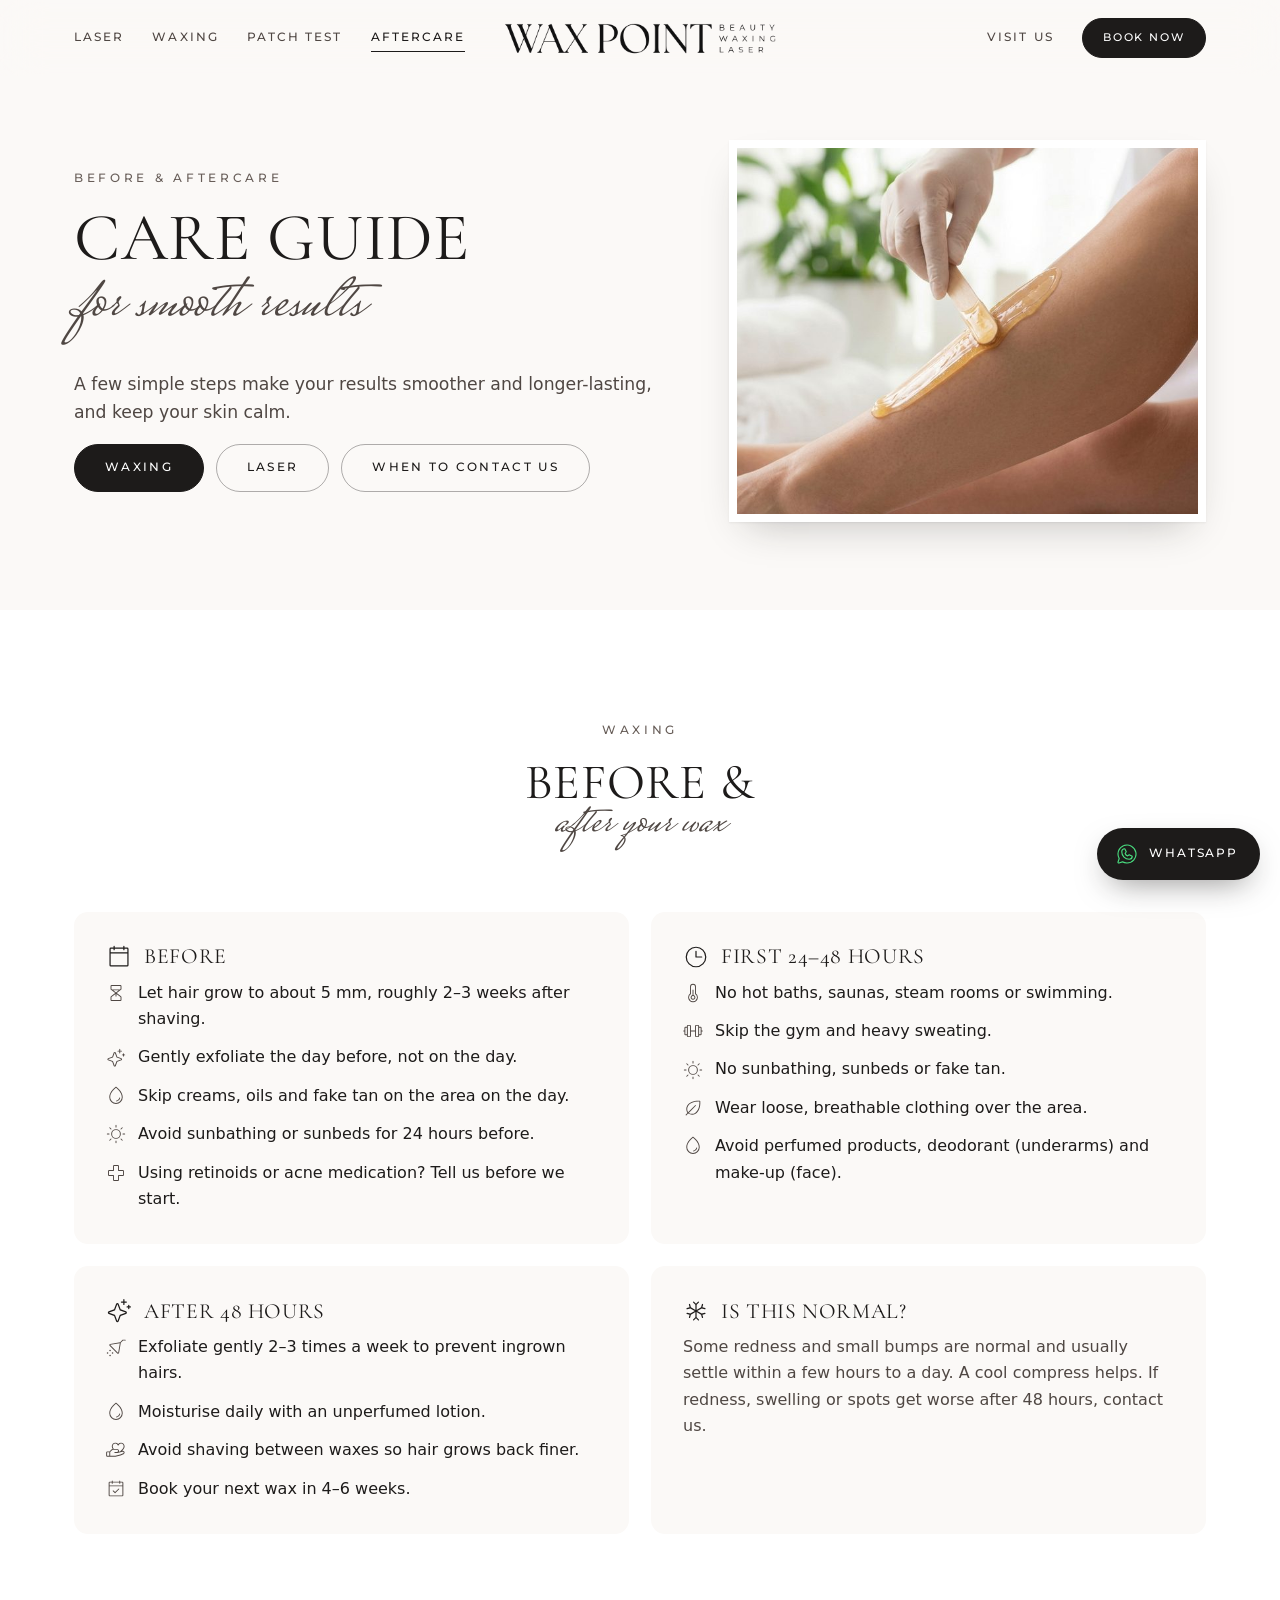
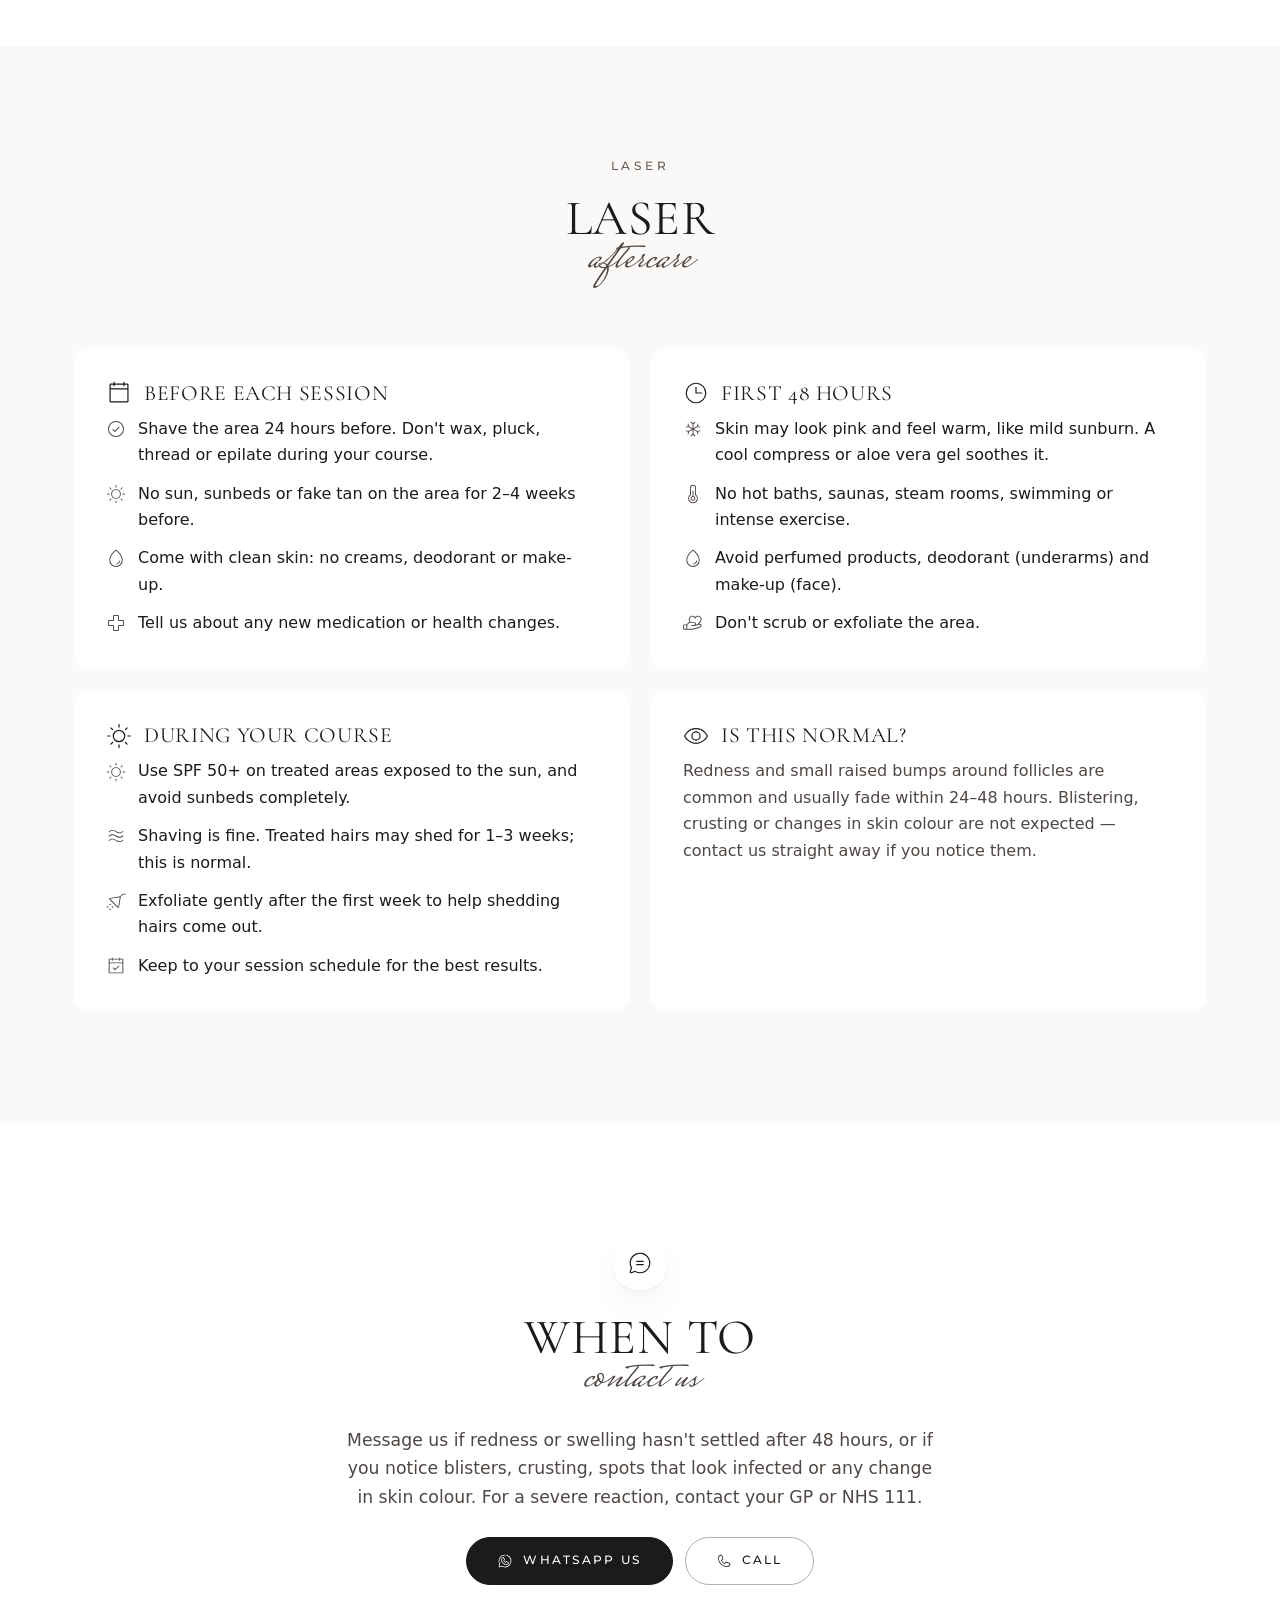
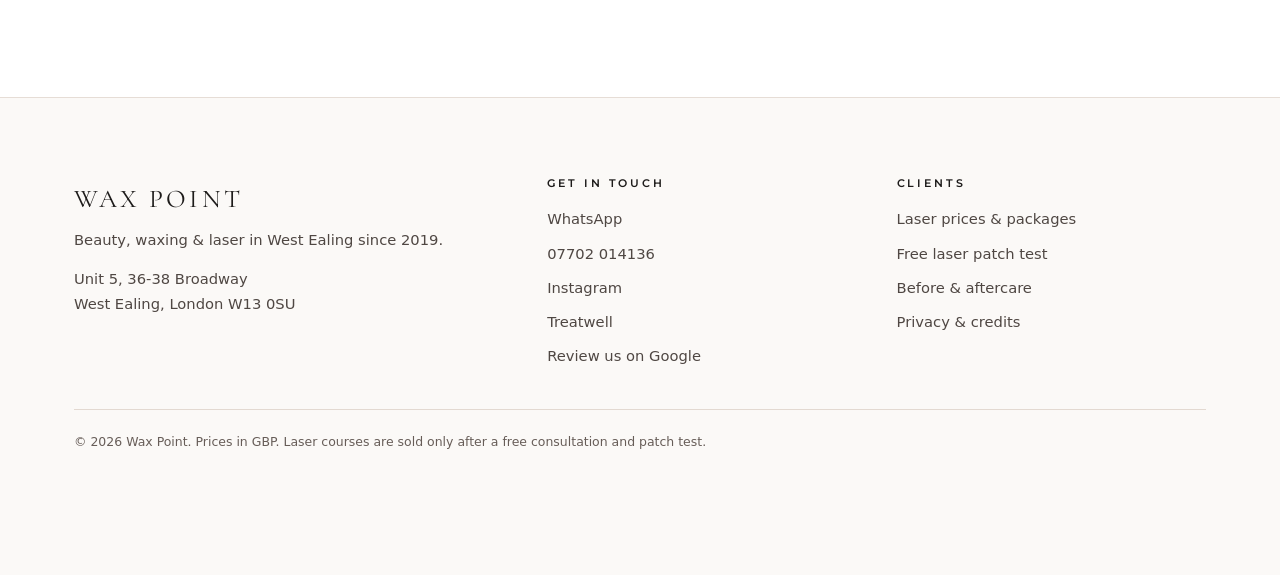
==== commit 6c4b6fc3: "Laser aftercare: SPF 50+ (During your course, FAQ) Co-Authored-By: Claude Sonnet 5.5 <noreply@anthro" ====
--- a/aftercare.html
+++ b/aftercare.html
@@ -3,12 +3,12 @@
 <head>
 <meta charset="utf-8">
 <meta name="viewport" content="width=device-width, initial-scale=1, viewport-fit=cover">
-<title>Waxing &amp; Laser Aftercare — Wax Point</title>
-<meta name="description" content="Before and aftercare advice for waxing and laser hair removal from Wax Point, West Ealing.">
-<link rel="canonical" href="https://home.milka666-1987.workers.dev/aftercare.html">
-<meta property="og:title" content="Waxing &amp; Laser Aftercare — Wax Point">
-<meta property="og:description" content="Before and aftercare advice for waxing and laser hair removal from Wax Point, West Ealing.">
-<meta property="og:image" content="https://home.milka666-1987.workers.dev/assets/og-image.jpg">
+<title>Waxing &amp; Laser Aftercare Advice | Wax Point Ealing</title>
+<meta name="description" content="How to prepare for waxing and laser hair removal, and how to care for your skin afterwards. Advice from Wax Point, West Ealing.">
+<link rel="canonical" href="https://waxpoint.co.uk/aftercare.html">
+<meta property="og:title" content="Waxing &amp; Laser Aftercare Advice | Wax Point Ealing">
+<meta property="og:description" content="How to prepare for waxing and laser hair removal, and how to care for your skin afterwards. Advice from Wax Point, West Ealing.">
+<meta property="og:image" content="https://waxpoint.co.uk/assets/og-image.jpg">
 <meta property="og:type" content="website">
 <meta name="theme-color" content="#fbf9f7">
 <link rel="icon" href="assets/favicon.png" type="image/png">
@@ -17,7 +17,7 @@
 <link rel="preload" href="assets/fonts/cormorant-400.woff2" as="font" type="font/woff2" crossorigin>
 <link rel="stylesheet" href="assets/styles.css">
 <script>document.documentElement.classList.add("js")</script>
-<script type="application/ld+json">{"@context": "https://schema.org", "@type": "BeautySalon", "name": "Wax Point", "description": "Beauty, waxing and laser hair removal in West Ealing, London.", "foundingDate": "2019", "sameAs": ["https://www.instagram.com/waxpoint.london/", "https://www.treatwell.co.uk/place/wax-point-1/"], "image": "https://home.milka666-1987.workers.dev/assets/og-image.jpg", "logo": "https://home.milka666-1987.workers.dev/assets/icon-512.png", "url": "https://home.milka666-1987.workers.dev", "telephone": "+447702014136", "address": {"@type": "PostalAddress", "streetAddress": "Unit 5, 36-38 Broadway", "addressLocality": "London", "postalCode": "W13 0SU", "addressCountry": "GB"}, "geo": {"@type": "GeoCoordinates", "latitude": 51.5106891, "longitude": -0.321669}, "openingHoursSpecification": [{"@type": "OpeningHoursSpecification", "dayOfWeek": "Tuesday", "opens": "11:00", "closes": "18:00"}, {"@type": "OpeningHoursSpecification", "dayOfWeek": "Wednesday", "opens": "11:00", "closes": "18:00"}, {"@type": "OpeningHoursSpecification", "dayOfWeek": "Thursday", "opens": "11:00", "closes": "19:00"}, {"@type": "OpeningHoursSpecification", "dayOfWeek": "Friday", "opens": "11:00", "closes": "18:00"}, {"@type": "OpeningHoursSpecification", "dayOfWeek": "Saturday", "opens": "10:00", "closes": "16:00"}], "priceRange": "\u00a3\u00a3"}</script>
+<script type="application/ld+json">{"@context": "https://schema.org", "@type": "BeautySalon", "name": "Wax Point", "description": "Waxing and laser hair removal salon in West Ealing, London W13, for ladies and gents.", "foundingDate": "2019", "sameAs": ["https://www.instagram.com/waxpoint.ealing/", "https://www.facebook.com/waxpointlondon/", "https://www.treatwell.co.uk/place/wax-point-1/"], "areaServed": [{"@type": "Place", "name": "West Ealing"}, {"@type": "Place", "name": "Ealing"}, {"@type": "Place", "name": "Ealing Broadway"}, {"@type": "Place", "name": "Hanwell"}, {"@type": "Place", "name": "Northfields"}, {"@type": "Place", "name": "Acton"}, {"@type": "Place", "name": "Greenford"}, {"@type": "Place", "name": "Southall"}], "knowsAbout": ["Waxing", "Hot wax", "Brazilian wax", "Hollywood wax", "Men's waxing", "Eyebrow wax", "Laser hair removal"], "hasOfferCatalog": {"@type": "OfferCatalog", "name": "Treatments", "itemListElement": [{"@type": "Offer", "itemOffered": {"@type": "Service", "name": "Waxing for ladies and gents"}}, {"@type": "Offer", "itemOffered": {"@type": "Service", "name": "Laser hair removal"}, "priceSpecification": {"@type": "PriceSpecification", "minPrice": 24, "priceCurrency": "GBP"}}, {"@type": "Offer", "itemOffered": {"@type": "Service", "name": "Free laser patch test"}, "price": 0, "priceCurrency": "GBP"}, {"@type": "Offer", "itemOffered": {"@type": "Service", "name": "Eyebrow wax and tint"}}]}, "image": "https://waxpoint.co.uk/assets/og-image.jpg", "logo": "https://waxpoint.co.uk/assets/icon-512.png", "url": "https://waxpoint.co.uk", "telephone": "+447702014136", "address": {"@type": "PostalAddress", "streetAddress": "Unit 5, 36-38 Broadway", "addressLocality": "London", "postalCode": "W13 0SU", "addressCountry": "GB"}, "geo": {"@type": "GeoCoordinates", "latitude": 51.5106891, "longitude": -0.321669}, "openingHoursSpecification": [{"@type": "OpeningHoursSpecification", "dayOfWeek": "Tuesday", "opens": "11:00", "closes": "18:00"}, {"@type": "OpeningHoursSpecification", "dayOfWeek": "Wednesday", "opens": "11:00", "closes": "18:00"}, {"@type": "OpeningHoursSpecification", "dayOfWeek": "Thursday", "opens": "11:00", "closes": "19:00"}, {"@type": "OpeningHoursSpecification", "dayOfWeek": "Friday", "opens": "11:00", "closes": "18:00"}, {"@type": "OpeningHoursSpecification", "dayOfWeek": "Saturday", "opens": "10:00", "closes": "16:00"}], "priceRange": "\u00a3\u00a3"}</script>
 </head>
 <body>
 <a class="skip" href="#main">Skip to content</a>
@@ -63,7 +63,7 @@
     <div class="care-grid">
       <div class="care reveal"><h3><svg aria-hidden="true" focusable="false" class="ico" xmlns="http://www.w3.org/2000/svg" viewBox="0 0 256 256" fill="currentColor"><path d="M208,34H182V24a6,6,0,0,0-12,0V34H86V24a6,6,0,0,0-12,0V34H48A14,14,0,0,0,34,48V208a14,14,0,0,0,14,14H208a14,14,0,0,0,14-14V48A14,14,0,0,0,208,34ZM48,46H74V56a6,6,0,0,0,12,0V46h84V56a6,6,0,0,0,12,0V46h26a2,2,0,0,1,2,2V82H46V48A2,2,0,0,1,48,46ZM208,210H48a2,2,0,0,1-2-2V94H210V208A2,2,0,0,1,208,210Z"/></svg> Before each session</h3><ul class="ico-list"><li><svg aria-hidden="true" focusable="false" class="ico" xmlns="http://www.w3.org/2000/svg" viewBox="0 0 256 256" fill="currentColor"><path d="M172.24,99.76a6,6,0,0,1,0,8.48l-56,56a6,6,0,0,1-8.48,0l-24-24a6,6,0,0,1,8.48-8.48L112,151.51l51.76-51.75A6,6,0,0,1,172.24,99.76ZM230,128A102,102,0,1,1,128,26,102.12,102.12,0,0,1,230,128Zm-12,0a90,90,0,1,0-90,90A90.1,90.1,0,0,0,218,128Z"/></svg><span>Shave the area 24 hours before. Don't wax, pluck, thread or epilate during your course.</span></li><li><svg aria-hidden="true" focusable="false" class="ico" xmlns="http://www.w3.org/2000/svg" viewBox="0 0 256 256" fill="currentColor"><path d="M122,40V16a6,6,0,0,1,12,0V40a6,6,0,0,1-12,0Zm68,88a62,62,0,1,1-62-62A62.07,62.07,0,0,1,190,128Zm-12,0a50,50,0,1,0-50,50A50.06,50.06,0,0,0,178,128ZM59.76,68.24a6,6,0,1,0,8.48-8.48l-16-16a6,6,0,0,0-8.48,8.48Zm0,119.52-16,16a6,6,0,1,0,8.48,8.48l16-16a6,6,0,1,0-8.48-8.48ZM192,70a6,6,0,0,0,4.24-1.76l16-16a6,6,0,0,0-8.48-8.48l-16,16A6,6,0,0,0,192,70Zm4.24,117.76a6,6,0,0,0-8.48,8.48l16,16a6,6,0,0,0,8.48-8.48ZM46,128a6,6,0,0,0-6-6H16a6,6,0,0,0,0,12H40A6,6,0,0,0,46,128Zm82,82a6,6,0,0,0-6,6v24a6,6,0,0,0,12,0V216A6,6,0,0,0,128,210Zm112-88H216a6,6,0,0,0,0,12h24a6,6,0,0,0,0-12Z"/></svg><span>No sun, sunbeds or fake tan on the area for 2–4 weeks before.</span></li><li><svg aria-hidden="true" focusable="false" class="ico" xmlns="http://www.w3.org/2000/svg" viewBox="0 0 256 256" fill="currentColor"><path d="M172.53,49.06a252.86,252.86,0,0,0-41.09-38,6,6,0,0,0-6.88,0,252.86,252.86,0,0,0-41.09,38C56.34,80.26,42,113.09,42,144a86,86,0,0,0,172,0C214,113.09,199.66,80.26,172.53,49.06ZM128,218a74.09,74.09,0,0,1-74-74c0-59.62,59-108.93,74-120.51C143,35.07,202,84.38,202,144A74.09,74.09,0,0,1,128,218Zm53.92-65A55.58,55.58,0,0,1,137,197.92a7,7,0,0,1-1,.08,6,6,0,0,1-1-11.92c17.38-2.92,32.13-17.68,35.08-35.08a6,6,0,1,1,11.84,2Z"/></svg><span>Come with clean skin: no creams, deodorant or make-up.</span></li><li><svg aria-hidden="true" focusable="false" class="ico" xmlns="http://www.w3.org/2000/svg" viewBox="0 0 256 256" fill="currentColor"><path d="M216,90H166V40a14,14,0,0,0-14-14H104A14,14,0,0,0,90,40V90H40a14,14,0,0,0-14,14v48a14,14,0,0,0,14,14H90v50a14,14,0,0,0,14,14h48a14,14,0,0,0,14-14V166h50a14,14,0,0,0,14-14V104A14,14,0,0,0,216,90Zm2,62a2,2,0,0,1-2,2H160a6,6,0,0,0-6,6v56a2,2,0,0,1-2,2H104a2,2,0,0,1-2-2V160a6,6,0,0,0-6-6H40a2,2,0,0,1-2-2V104a2,2,0,0,1,2-2H96a6,6,0,0,0,6-6V40a2,2,0,0,1,2-2h48a2,2,0,0,1,2,2V96a6,6,0,0,0,6,6h56a2,2,0,0,1,2,2Z"/></svg><span>Tell us about any new medication or health changes.</span></li></ul></div>
       <div class="care reveal"><h3><svg aria-hidden="true" focusable="false" class="ico" xmlns="http://www.w3.org/2000/svg" viewBox="0 0 256 256" fill="currentColor"><path d="M128,26A102,102,0,1,0,230,128,102.12,102.12,0,0,0,128,26Zm0,192a90,90,0,1,1,90-90A90.1,90.1,0,0,1,128,218Zm62-90a6,6,0,0,1-6,6H128a6,6,0,0,1-6-6V72a6,6,0,0,1,12,0v50h50A6,6,0,0,1,190,128Z"/></svg> First 48 hours</h3><ul class="ico-list"><li><svg aria-hidden="true" focusable="false" class="ico" xmlns="http://www.w3.org/2000/svg" viewBox="0 0 256 256" fill="currentColor"><path d="M221.83,150.57a6,6,0,0,1-4.4,7.26l-26.62,6.54,7,26.08a6,6,0,0,1-4.24,7.35,6.4,6.4,0,0,1-1.55.2,6,6,0,0,1-5.8-4.45L178.27,164,134,138.39v51.13l22.24,22.24a6,6,0,1,1-8.48,8.48L128,200.49l-19.76,19.75a6,6,0,0,1-8.48-8.48L122,189.52V138.39L77.73,164l-7.93,29.6A6,6,0,0,1,64,198a6.4,6.4,0,0,1-1.55-.2,6,6,0,0,1-4.24-7.35l7-26.08-26.62-6.54a6,6,0,0,1,2.86-11.66l30.23,7.43L116,128,71.66,102.4l-30.23,7.43A5.88,5.88,0,0,1,40,110a6,6,0,0,1-1.43-11.83l26.62-6.54-7-26.08a6,6,0,1,1,11.59-3.1l7.93,29.6L122,117.61V66.48L99.76,44.24a6,6,0,0,1,8.48-8.48L128,55.51l19.76-19.75a6,6,0,0,1,8.48,8.48L134,66.48v51.13l44.27-25.56,7.93-29.6a6,6,0,1,1,11.59,3.1l-7,26.08,26.62,6.54A6,6,0,0,1,216,110a5.88,5.88,0,0,1-1.43-.17l-30.23-7.43L140,128l44.34,25.6,30.23-7.43A6,6,0,0,1,221.83,150.57Z"/></svg><span>Skin may look pink and feel warm, like mild sunburn. A cool compress or aloe vera gel soothes it.</span></li><li><svg aria-hidden="true" focusable="false" class="ico" xmlns="http://www.w3.org/2000/svg" viewBox="0 0 256 256" fill="currentColor"><path d="M134,154.6V88a6,6,0,0,0-12,0v66.6a30,30,0,1,0,12,0ZM128,202a18,18,0,1,1,18-18A18,18,0,0,1,128,202Zm38-67V48a38,38,0,0,0-76,0v87a62,62,0,1,0,76,0Zm-38,99a50,50,0,0,1-28.57-91A6,6,0,0,0,102,138V48a26,26,0,0,1,52,0v90a6,6,0,0,0,2.57,4.92A50,50,0,0,1,128,234Z"/></svg><span>No hot baths, saunas, steam rooms, swimming or intense exercise.</span></li><li><svg aria-hidden="true" focusable="false" class="ico" xmlns="http://www.w3.org/2000/svg" viewBox="0 0 256 256" fill="currentColor"><path d="M172.53,49.06a252.86,252.86,0,0,0-41.09-38,6,6,0,0,0-6.88,0,252.86,252.86,0,0,0-41.09,38C56.34,80.26,42,113.09,42,144a86,86,0,0,0,172,0C214,113.09,199.66,80.26,172.53,49.06ZM128,218a74.09,74.09,0,0,1-74-74c0-59.62,59-108.93,74-120.51C143,35.07,202,84.38,202,144A74.09,74.09,0,0,1,128,218Zm53.92-65A55.58,55.58,0,0,1,137,197.92a7,7,0,0,1-1,.08,6,6,0,0,1-1-11.92c17.38-2.92,32.13-17.68,35.08-35.08a6,6,0,1,1,11.84,2Z"/></svg><span>Avoid perfumed products, deodorant (underarms) and make-up (face).</span></li><li><svg aria-hidden="true" focusable="false" class="ico" xmlns="http://www.w3.org/2000/svg" viewBox="0 0 256 256" fill="currentColor"><path d="M229.12,142.65a22.43,22.43,0,0,0-19.55-3.88l-4.32,1C227,119.55,238,99.51,238,80c0-25.36-20.39-46-45.46-46A45.51,45.51,0,0,0,156,52a45.51,45.51,0,0,0-36.54-18C94.39,34,74,54.64,74,80c0,11.38,3.63,22.49,11.29,34.36a29.73,29.73,0,0,0-16.56,8.43L45.52,146H16A14,14,0,0,0,2,160v40a14,14,0,0,0,14,14H120a6,6,0,0,0,1.46-.18l64-16a7.16,7.16,0,0,0,.89-.3L225.17,181l.33-.15a22.6,22.6,0,0,0,3.62-38.18ZM119.46,46a33.16,33.16,0,0,1,31,20.28,6,6,0,0,0,11.1,0,33.16,33.16,0,0,1,31-20.28C210.68,46,226,61.57,226,80c0,20.24-16.18,43-46.8,65.75l-14.87,3.42A26,26,0,0,0,140,114H99.67C90.36,101.67,86,90.81,86,80,86,61.57,101.32,46,119.46,46ZM14,200V160a2,2,0,0,1,2-2H42v44H16A2,2,0,0,1,14,200Zm206.28-30-38.2,16.27L119.26,202H54V154.49l23.21-23.22A17.88,17.88,0,0,1,89.94,126H140a14,14,0,0,1,0,28H112a6,6,0,0,0,0,12h32a6,6,0,0,0,1.34-.15l67-15.41.24-.06A10.6,10.6,0,0,1,220.28,170Z"/></svg><span>Don't scrub or exfoliate the area.</span></li></ul></div>
-      <div class="care reveal"><h3><svg aria-hidden="true" focusable="false" class="ico" xmlns="http://www.w3.org/2000/svg" viewBox="0 0 256 256" fill="currentColor"><path d="M122,40V16a6,6,0,0,1,12,0V40a6,6,0,0,1-12,0Zm68,88a62,62,0,1,1-62-62A62.07,62.07,0,0,1,190,128Zm-12,0a50,50,0,1,0-50,50A50.06,50.06,0,0,0,178,128ZM59.76,68.24a6,6,0,1,0,8.48-8.48l-16-16a6,6,0,0,0-8.48,8.48Zm0,119.52-16,16a6,6,0,1,0,8.48,8.48l16-16a6,6,0,1,0-8.48-8.48ZM192,70a6,6,0,0,0,4.24-1.76l16-16a6,6,0,0,0-8.48-8.48l-16,16A6,6,0,0,0,192,70Zm4.24,117.76a6,6,0,0,0-8.48,8.48l16,16a6,6,0,0,0,8.48-8.48ZM46,128a6,6,0,0,0-6-6H16a6,6,0,0,0,0,12H40A6,6,0,0,0,46,128Zm82,82a6,6,0,0,0-6,6v24a6,6,0,0,0,12,0V216A6,6,0,0,0,128,210Zm112-88H216a6,6,0,0,0,0,12h24a6,6,0,0,0,0-12Z"/></svg> During your course</h3><ul class="ico-list"><li><svg aria-hidden="true" focusable="false" class="ico" xmlns="http://www.w3.org/2000/svg" viewBox="0 0 256 256" fill="currentColor"><path d="M122,40V16a6,6,0,0,1,12,0V40a6,6,0,0,1-12,0Zm68,88a62,62,0,1,1-62-62A62.07,62.07,0,0,1,190,128Zm-12,0a50,50,0,1,0-50,50A50.06,50.06,0,0,0,178,128ZM59.76,68.24a6,6,0,1,0,8.48-8.48l-16-16a6,6,0,0,0-8.48,8.48Zm0,119.52-16,16a6,6,0,1,0,8.48,8.48l16-16a6,6,0,1,0-8.48-8.48ZM192,70a6,6,0,0,0,4.24-1.76l16-16a6,6,0,0,0-8.48-8.48l-16,16A6,6,0,0,0,192,70Zm4.24,117.76a6,6,0,0,0-8.48,8.48l16,16a6,6,0,0,0,8.48-8.48ZM46,128a6,6,0,0,0-6-6H16a6,6,0,0,0,0,12H40A6,6,0,0,0,46,128Zm82,82a6,6,0,0,0-6,6v24a6,6,0,0,0,12,0V216A6,6,0,0,0,128,210Zm112-88H216a6,6,0,0,0,0,12h24a6,6,0,0,0,0-12Z"/></svg><span>Use SPF 30+ on treated areas exposed to the sun, and avoid sunbeds completely.</span></li><li><svg aria-hidden="true" focusable="false" class="ico" xmlns="http://www.w3.org/2000/svg" viewBox="0 0 256 256" fill="currentColor"><path d="M220.62,178.58a6,6,0,0,1-.79,8.45c-16.87,14-32,19-45.75,19-18.19,0-34.13-8.66-48.94-16.7-26-14.12-48.44-26.31-81.31,1A6,6,0,0,1,36.17,181c39.13-32.45,68.65-16.41,94.69-2.26s48.44,26.31,81.31-1A6,6,0,0,1,220.62,178.58Zm-8.45-56.81c-32.87,27.27-55.32,15.07-81.31,1S75.3,92.54,36.17,125a6,6,0,0,0,7.66,9.25c32.87-27.27,55.32-15.08,81.31-1,14.81,8,30.75,16.71,48.94,16.71,13.79,0,28.88-5,45.75-19a6,6,0,0,0-7.66-9.24ZM43.83,78.21c32.87-27.27,55.32-15.07,81.31-1C140,85.3,155.89,94,174.08,94c13.79,0,28.88-5,45.75-19a6,6,0,1,0-7.66-9.24c-32.87,27.27-55.32,15.07-81.31,1S75.3,36.52,36.17,69a6,6,0,1,0,7.66,9.24Z"/></svg><span>Shaving is fine. Treated hairs may shed for 1–3 weeks; this is normal.</span></li><li><svg aria-hidden="true" focusable="false" class="ico" xmlns="http://www.w3.org/2000/svg" viewBox="0 0 256 256" fill="currentColor"><path d="M62,236a10,10,0,1,1-10-10A10,10,0,0,1,62,236Zm22-42a10,10,0,1,0,10,10A10,10,0,0,0,84,194Zm-64,0a10,10,0,1,0,10,10A10,10,0,0,0,20,194Zm32-32a10,10,0,1,0,10,10A10,10,0,0,0,52,162ZM254,40a6,6,0,0,1-6,6H218.49l-28.9,28.89L167.83,202.32a14,14,0,0,1-23.71,7.57l-98-98a14,14,0,0,1,7.6-23.71l127.4-21.76,30.65-30.65A6,6,0,0,1,216,34h32A6,6,0,0,1,254,40ZM176.66,79.34,55.7,100a2,2,0,0,0-1.11,3.39l98,98a2,2,0,0,0,3.39-1.09Z"/></svg><span>Exfoliate gently after the first week to help shedding hairs come out.</span></li><li><svg aria-hidden="true" focusable="false" class="ico" xmlns="http://www.w3.org/2000/svg" viewBox="0 0 256 256" fill="currentColor"><path d="M208,34H182V24a6,6,0,0,0-12,0V34H86V24a6,6,0,0,0-12,0V34H48A14,14,0,0,0,34,48V208a14,14,0,0,0,14,14H208a14,14,0,0,0,14-14V48A14,14,0,0,0,208,34ZM48,46H74V56a6,6,0,0,0,12,0V46h84V56a6,6,0,0,0,12,0V46h26a2,2,0,0,1,2,2V82H46V48A2,2,0,0,1,48,46ZM208,210H48a2,2,0,0,1-2-2V94H210V208A2,2,0,0,1,208,210Zm-39.76-86.24a6,6,0,0,1,0,8.48l-48,48a6,6,0,0,1-8.48,0l-24-24a6,6,0,0,1,8.48-8.48L116,167.51l43.76-43.75A6,6,0,0,1,168.24,123.76Z"/></svg><span>Keep to your session schedule for the best results.</span></li></ul></div>
+      <div class="care reveal"><h3><svg aria-hidden="true" focusable="false" class="ico" xmlns="http://www.w3.org/2000/svg" viewBox="0 0 256 256" fill="currentColor"><path d="M122,40V16a6,6,0,0,1,12,0V40a6,6,0,0,1-12,0Zm68,88a62,62,0,1,1-62-62A62.07,62.07,0,0,1,190,128Zm-12,0a50,50,0,1,0-50,50A50.06,50.06,0,0,0,178,128ZM59.76,68.24a6,6,0,1,0,8.48-8.48l-16-16a6,6,0,0,0-8.48,8.48Zm0,119.52-16,16a6,6,0,1,0,8.48,8.48l16-16a6,6,0,1,0-8.48-8.48ZM192,70a6,6,0,0,0,4.24-1.76l16-16a6,6,0,0,0-8.48-8.48l-16,16A6,6,0,0,0,192,70Zm4.24,117.76a6,6,0,0,0-8.48,8.48l16,16a6,6,0,0,0,8.48-8.48ZM46,128a6,6,0,0,0-6-6H16a6,6,0,0,0,0,12H40A6,6,0,0,0,46,128Zm82,82a6,6,0,0,0-6,6v24a6,6,0,0,0,12,0V216A6,6,0,0,0,128,210Zm112-88H216a6,6,0,0,0,0,12h24a6,6,0,0,0,0-12Z"/></svg> During your course</h3><ul class="ico-list"><li><svg aria-hidden="true" focusable="false" class="ico" xmlns="http://www.w3.org/2000/svg" viewBox="0 0 256 256" fill="currentColor"><path d="M122,40V16a6,6,0,0,1,12,0V40a6,6,0,0,1-12,0Zm68,88a62,62,0,1,1-62-62A62.07,62.07,0,0,1,190,128Zm-12,0a50,50,0,1,0-50,50A50.06,50.06,0,0,0,178,128ZM59.76,68.24a6,6,0,1,0,8.48-8.48l-16-16a6,6,0,0,0-8.48,8.48Zm0,119.52-16,16a6,6,0,1,0,8.48,8.48l16-16a6,6,0,1,0-8.48-8.48ZM192,70a6,6,0,0,0,4.24-1.76l16-16a6,6,0,0,0-8.48-8.48l-16,16A6,6,0,0,0,192,70Zm4.24,117.76a6,6,0,0,0-8.48,8.48l16,16a6,6,0,0,0,8.48-8.48ZM46,128a6,6,0,0,0-6-6H16a6,6,0,0,0,0,12H40A6,6,0,0,0,46,128Zm82,82a6,6,0,0,0-6,6v24a6,6,0,0,0,12,0V216A6,6,0,0,0,128,210Zm112-88H216a6,6,0,0,0,0,12h24a6,6,0,0,0,0-12Z"/></svg><span>Use SPF 50+ on treated areas exposed to the sun, and avoid sunbeds completely.</span></li><li><svg aria-hidden="true" focusable="false" class="ico" xmlns="http://www.w3.org/2000/svg" viewBox="0 0 256 256" fill="currentColor"><path d="M220.62,178.58a6,6,0,0,1-.79,8.45c-16.87,14-32,19-45.75,19-18.19,0-34.13-8.66-48.94-16.7-26-14.12-48.44-26.31-81.31,1A6,6,0,0,1,36.17,181c39.13-32.45,68.65-16.41,94.69-2.26s48.44,26.31,81.31-1A6,6,0,0,1,220.62,178.58Zm-8.45-56.81c-32.87,27.27-55.32,15.07-81.31,1S75.3,92.54,36.17,125a6,6,0,0,0,7.66,9.25c32.87-27.27,55.32-15.08,81.31-1,14.81,8,30.75,16.71,48.94,16.71,13.79,0,28.88-5,45.75-19a6,6,0,0,0-7.66-9.24ZM43.83,78.21c32.87-27.27,55.32-15.07,81.31-1C140,85.3,155.89,94,174.08,94c13.79,0,28.88-5,45.75-19a6,6,0,1,0-7.66-9.24c-32.87,27.27-55.32,15.07-81.31,1S75.3,36.52,36.17,69a6,6,0,1,0,7.66,9.24Z"/></svg><span>Shaving is fine. Treated hairs may shed for 1–3 weeks; this is normal.</span></li><li><svg aria-hidden="true" focusable="false" class="ico" xmlns="http://www.w3.org/2000/svg" viewBox="0 0 256 256" fill="currentColor"><path d="M62,236a10,10,0,1,1-10-10A10,10,0,0,1,62,236Zm22-42a10,10,0,1,0,10,10A10,10,0,0,0,84,194Zm-64,0a10,10,0,1,0,10,10A10,10,0,0,0,20,194Zm32-32a10,10,0,1,0,10,10A10,10,0,0,0,52,162ZM254,40a6,6,0,0,1-6,6H218.49l-28.9,28.89L167.83,202.32a14,14,0,0,1-23.71,7.57l-98-98a14,14,0,0,1,7.6-23.71l127.4-21.76,30.65-30.65A6,6,0,0,1,216,34h32A6,6,0,0,1,254,40ZM176.66,79.34,55.7,100a2,2,0,0,0-1.11,3.39l98,98a2,2,0,0,0,3.39-1.09Z"/></svg><span>Exfoliate gently after the first week to help shedding hairs come out.</span></li><li><svg aria-hidden="true" focusable="false" class="ico" xmlns="http://www.w3.org/2000/svg" viewBox="0 0 256 256" fill="currentColor"><path d="M208,34H182V24a6,6,0,0,0-12,0V34H86V24a6,6,0,0,0-12,0V34H48A14,14,0,0,0,34,48V208a14,14,0,0,0,14,14H208a14,14,0,0,0,14-14V48A14,14,0,0,0,208,34ZM48,46H74V56a6,6,0,0,0,12,0V46h84V56a6,6,0,0,0,12,0V46h26a2,2,0,0,1,2,2V82H46V48A2,2,0,0,1,48,46ZM208,210H48a2,2,0,0,1-2-2V94H210V208A2,2,0,0,1,208,210Zm-39.76-86.24a6,6,0,0,1,0,8.48l-48,48a6,6,0,0,1-8.48,0l-24-24a6,6,0,0,1,8.48-8.48L116,167.51l43.76-43.75A6,6,0,0,1,168.24,123.76Z"/></svg><span>Keep to your session schedule for the best results.</span></li></ul></div>
       <div class="care reveal"><h3><svg aria-hidden="true" focusable="false" class="ico" xmlns="http://www.w3.org/2000/svg" viewBox="0 0 256 256" fill="currentColor"><path d="M245.48,125.57c-.34-.78-8.66-19.23-27.24-37.81C201,70.54,171.38,50,128,50S55,70.54,37.76,87.76c-18.58,18.58-26.9,37-27.24,37.81a6,6,0,0,0,0,4.88c.34.77,8.66,19.22,27.24,37.8C55,185.47,84.62,206,128,206s73-20.53,90.24-37.75c18.58-18.58,26.9-37,27.24-37.8A6,6,0,0,0,245.48,125.57ZM128,194c-31.38,0-58.78-11.42-81.45-33.93A134.77,134.77,0,0,1,22.69,128,134.56,134.56,0,0,1,46.55,95.94C69.22,73.42,96.62,62,128,62s58.78,11.42,81.45,33.94A134.56,134.56,0,0,1,233.31,128C226.94,140.21,195,194,128,194Zm0-112a46,46,0,1,0,46,46A46.06,46.06,0,0,0,128,82Zm0,80a34,34,0,1,1,34-34A34,34,0,0,1,128,162Z"/></svg> Is this normal?</h3><p class="muted">Redness and small raised bumps around follicles are common and usually fade within 24–48 hours. Blistering, crusting or changes in skin colour are not expected — contact us straight away if you notice them.</p></div>
     </div>
   </div>
